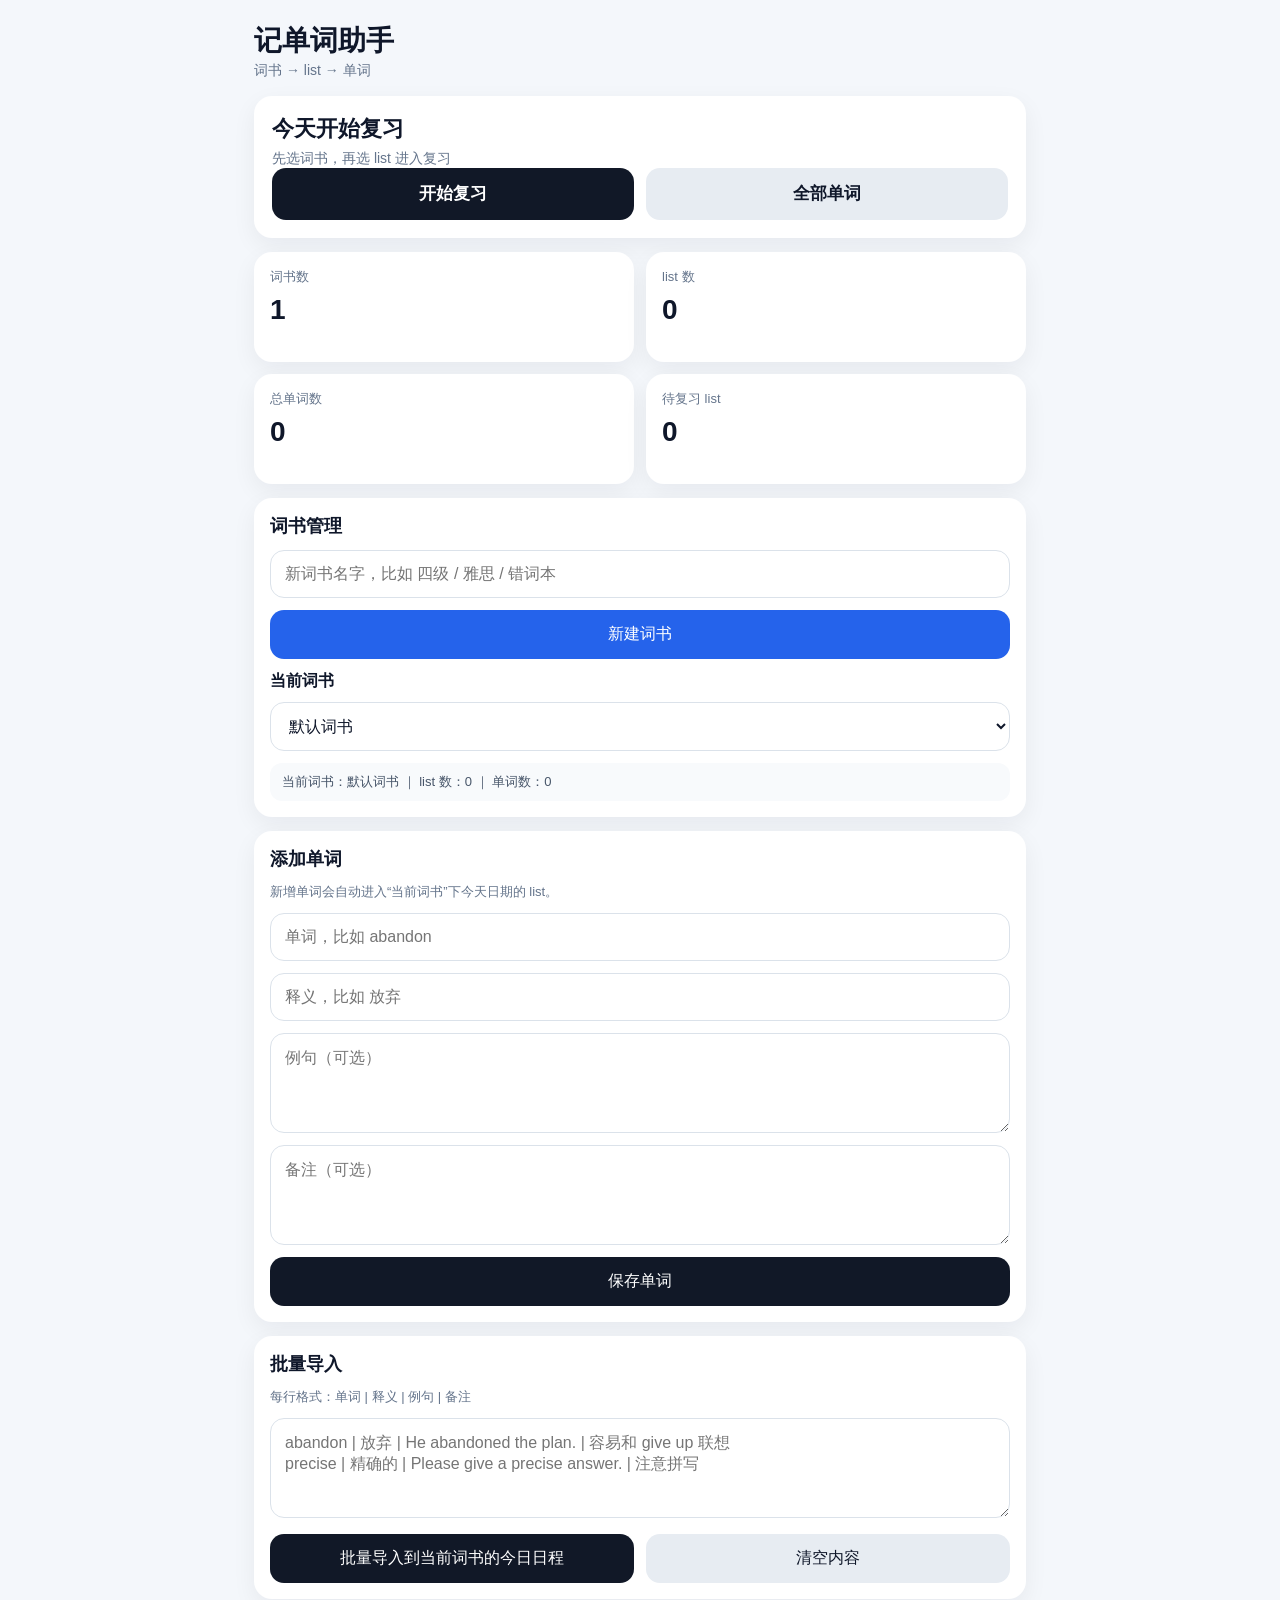
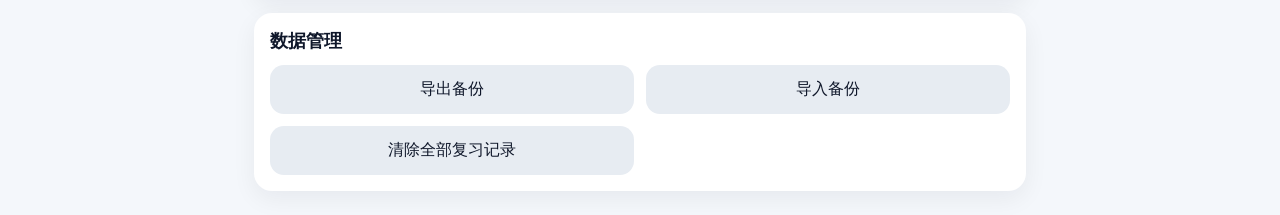
==== index.html @ c889da52 "Add files via upload" ====
<!DOCTYPE html>
<html lang="zh-CN">
<head>
  <meta charset="UTF-8" />
  <meta
    name="viewport"
    content="width=device-width, initial-scale=1.0, viewport-fit=cover"
  />
  <meta name="theme-color" content="#0f172a" />
  <title>艾宾浩斯记单词助手 - 手机版</title>
  <link rel="stylesheet" href="./style.css" />
</head>
<body>
  <div class="app-shell">
    <!-- 首页 -->
    <section id="page-home" class="page active">
      <header class="phone-header">
        <div>
          <h1>记单词助手</h1>
          <p>词书 → list → 单词</p>
        </div>
      </header>

      <main class="phone-main">
        <section class="card hero-card">
          <div class="hero-title">今天开始复习</div>
          <div class="hero-subtitle">先选词书，再选 list 进入复习</div>
          <div class="hero-actions">
            <button class="big-btn" onclick="goToPage('review')">开始复习</button>
            <button class="big-btn secondary" onclick="goToPage('library')">全部单词</button>
          </div>
        </section>

        <section class="stats-grid">
          <div class="card stat-card">
            <div class="stat-label">词书数</div>
            <div class="stat-value" id="bookCount">0</div>
          </div>
          <div class="card stat-card">
            <div class="stat-label">list 数</div>
            <div class="stat-value" id="listCount">0</div>
          </div>
          <div class="card stat-card">
            <div class="stat-label">总单词数</div>
            <div class="stat-value" id="wordCount">0</div>
          </div>
          <div class="card stat-card">
            <div class="stat-label">待复习 list</div>
            <div class="stat-value" id="dueListCount">0</div>
          </div>
        </section>

        <section class="card">
          <div class="section-title">词书管理</div>
          <div class="form-stack">
            <input id="newBookNameInput" placeholder="新词书名字，比如 四级 / 雅思 / 错词本" />
            <button class="blue" onclick="createBook()">新建词书</button>
          </div>

          <div class="space"></div>

          <div class="section-title" style="font-size:16px; margin-bottom:10px;">当前词书</div>
          <select id="currentBookSelect" onchange="changeCurrentBook(this.value)"></select>

          <div class="space"></div>
          <div id="currentBookSummary" class="pill-note"></div>
        </section>

        <section class="card">
          <div class="section-title">添加单词</div>
          <div class="muted small">
            新增单词会自动进入“当前词书”下今天日期的 list。
          </div>
          <div class="space"></div>
          <div class="form-stack">
            <input id="wordInput" placeholder="单词，比如 abandon" />
            <input id="meaningInput" placeholder="释义，比如 放弃" />
            <textarea id="exampleInput" placeholder="例句（可选）"></textarea>
            <textarea id="noteInput" placeholder="备注（可选）"></textarea>
            <button onclick="addWord()">保存单词</button>
          </div>
        </section>

        <section class="card">
          <div class="section-title">批量导入</div>
          <div class="muted small">每行格式：单词 | 释义 | 例句 | 备注</div>
          <div class="space"></div>
          <textarea
            id="batchInput"
            placeholder="abandon | 放弃 | He abandoned the plan. | 容易和 give up 联想
precise | 精确的 | Please give a precise answer. | 注意拼写"
          ></textarea>
          <div class="space"></div>
          <div class="stack-actions">
            <button onclick="batchAddWords()">批量导入到当前词书的今日日程</button>
            <button class="secondary" onclick="clearBatchInput()">清空内容</button>
          </div>
        </section>

        <section class="card">
          <div class="section-title">数据管理</div>
          <div class="stack-actions">
            <button class="secondary" onclick="exportData()">导出备份</button>
            <button class="secondary" onclick="triggerImport()">导入备份</button>
            <button class="secondary" onclick="clearAllReviewRecords()">清除全部复习记录</button>
            <input id="importFile" type="file" accept="application/json" style="display:none" />
          </div>
        </section>
      </main>
    </section>

    <!-- 词书页 -->
    <section id="page-library" class="page">
      <header class="phone-header">
        <div>
          <h1>词书</h1>
          <p>词书 → list → 单词</p>
        </div>
        <div class="header-actions-inline">
          <button class="secondary" onclick="goToPage('home')">首页</button>
        </div>
      </header>

      <main class="phone-main">
        <section class="card">
          <div class="section-title-row">
            <div class="section-title" style="margin-bottom:0;">浏览词书</div>
            <button class="small-btn secondary" id="libraryBackBtn" onclick="libraryGoBack()">返回上一级</button>
          </div>
          <div class="breadcrumb" id="libraryBreadcrumb"></div>
          <input id="searchInput" placeholder="搜索单词 / list / 词书" oninput="renderLibrary()" />
        </section>

        <section class="card">
          <div id="libraryContent"></div>
        </section>
      </main>
    </section>

    <!-- 复习页 -->
    <section id="page-review" class="page">
      <div class="review-page">
        <header class="review-topbar">
          <button class="secondary" onclick="goToPage('home')">退出复习</button>
          <button class="secondary" onclick="backToReviewBooks()">切换词书</button>
          <select id="reviewBookSwitchSelect" class="secondary" onchange="switchReviewBook(this.value)"></select>
          <div class="review-top-title" id="reviewTopTitle">先选择词书</div>
        </header>

        <main class="review-center">
          <div id="reviewSelectBooks" class="card-dark card picker-grid"></div>
          <div id="reviewSelectLists" class="card-dark card picker-grid hidden"></div>

          <div id="reviewEmptyState" class="review-empty hidden">
            <div class="review-empty-title">当前 list 复习完成</div>
            <div class="review-empty-desc">返回上一级可以继续选择其他 list。</div>
          </div>

          <div id="reviewCard" class="card-dark review-card hidden">
            <div class="review-level" id="reviewLevelText">Lv.1</div>
            <div class="review-word" id="reviewWordText">word</div>

            <div class="review-audio-row">
              <button id="reviewSpeakBtn" class="secondary review-audio-btn" type="button">🔊 发音</button>
            </div>

            <div id="reviewHintBox" class="review-hint-box">
              先在脑中回忆意思和用法，再点“显示答案”
            </div>

            <div id="reviewAnswerBox" class="review-answer-box hidden">
              <div><strong>释义：</strong><span id="reviewMeaningText"></span></div>
              <div id="reviewExampleWrap" style="margin-top:10px;">
                <strong>例句：</strong><span id="reviewExampleText"></span>
              </div>
              <div id="reviewNoteWrap" style="margin-top:10px;">
                <strong>备注：</strong><span id="reviewNoteText"></span>
              </div>
            </div>

            <div class="review-actions">
              <button id="showAnswerBtn" class="secondary review-main-btn" onclick="showCurrentAnswer()">显示答案</button>
              <button id="rememberBtn" class="review-main-btn success" onclick="handleReviewAction(true)" disabled>√ 我记得</button>
              <button id="forgetBtn" class="review-main-btn danger" onclick="handleReviewAction(false)" disabled>× 我忘记</button>
            </div>
          </div>
        </main>

        <footer class="review-bottom-bar">
          <div class="review-bottom-top">
            <span>当前 list 进度</span>
            <span id="reviewProgressText">00/00</span>
          </div>
          <div class="review-progress-track">
            <div id="reviewProgressFill" class="review-progress-fill"></div>
          </div>
          <div class="review-bottom-foot">
            <span>剩余单词</span>
            <span id="reviewRemainingText">00/00</span>
          </div>
        </footer>
      </div>
    </section>
  </div>

  <!-- 编辑弹窗 -->
  <div id="editWordModal" class="modal-overlay hidden">
    <div class="modal-box" onclick="event.stopPropagation()">
      <div class="modal-title">编辑单词</div>
      <div class="modal-grid">
        <div>
          <label for="editWordInput">单词</label>
          <div class="input-with-action">
            <input id="editWordInput" type="text" />
            <button class="speak-btn-inline" type="button" onclick="speakEditWord()">🔊 发音</button>
          </div>
        </div>
        <div>
          <label for="editMeaningInput">释义</label>
          <input id="editMeaningInput" type="text" />
        </div>
        <div>
          <label for="editExampleInput">例句</label>
          <textarea id="editExampleInput"></textarea>
        </div>
        <div>
          <label for="editNoteInput">备注</label>
          <textarea id="editNoteInput"></textarea>
        </div>
      </div>
      <div class="modal-actions">
        <button class="modal-cancel" onclick="closeEditModal()">取消</button>
        <button class="modal-save" onclick="saveEditedWord()">保存修改</button>
      </div>
    </div>
  </div>

  <!-- 删除弹窗 -->
  <div id="deleteConfirmModal" class="modal-overlay hidden">
    <div class="modal-box" onclick="event.stopPropagation()">
      <div class="modal-title">确认删除</div>
      <div id="deleteConfirmText" style="color:#4b5563; line-height:1.8;">确定删除吗？</div>
      <div class="modal-actions">
        <button class="modal-cancel" onclick="closeDeleteModal()">取消</button>
        <button class="modal-danger" onclick="confirmDeleteEntity()">确认删除</button>
      </div>
    </div>
  </div>

  <script src="./storage.js"></script>
  <script src="./library.js"></script>
  <script src="./review.js"></script>
  <script src="./app.js"></script>
</body>
</html>
---- style.css ----
* { box-sizing: border-box; }

:root {
  --bg: #f4f7fb;
  --card: #ffffff;
  --text: #0f172a;
  --muted: #64748b;
  --line: #dbe2ea;
  --dark: #111827;
  --green: #16a34a;
  --red: #dc2626;
  --blue: #2563eb;
  --amber: #f59e0b;
}

html, body {
  margin: 0;
  padding: 0;
  font-family: "PingFang SC", "Microsoft YaHei", Arial, sans-serif;
  background: var(--bg);
  color: var(--text);
  min-height: 100%;
}

body.review-mode {
  background: radial-gradient(circle at top, #1e293b 0%, #020617 70%);
  color: #f8fafc;
}

.hidden { display: none !important; }

.app-shell {
  width: 100%;
  max-width: 820px;
  margin: 0 auto;
  min-height: 100vh;
  padding: 14px 14px 24px;
}

.page { display: none; }
.page.active { display: block; }

.phone-header {
  display: flex;
  justify-content: space-between;
  align-items: flex-start;
  gap: 12px;
  margin-bottom: 16px;
  padding-top: env(safe-area-inset-top, 0);
}

.phone-header h1 {
  margin: 0;
  font-size: 28px;
  line-height: 1.2;
}

.phone-header p {
  margin: 4px 0 0;
  color: var(--muted);
  font-size: 14px;
}

.review-mode .phone-header p {
  color: #cbd5e1;
}

.phone-main {
  display: flex;
  flex-direction: column;
  gap: 14px;
}

.card {
  background: var(--card);
  border-radius: 18px;
  padding: 16px;
  box-shadow: 0 8px 24px rgba(15, 23, 42, 0.06);
}

.card-dark {
  background: rgba(15, 23, 42, 0.72);
  border: 1px solid rgba(255, 255, 255, 0.08);
  box-shadow: 0 24px 80px rgba(0, 0, 0, 0.45);
  color: #f8fafc;
}

.hero-card { padding: 18px; }

.hero-title {
  font-size: 22px;
  font-weight: 800;
}

.hero-subtitle {
  color: var(--muted);
  margin-top: 6px;
  font-size: 14px;
}

.stats-grid {
  display: grid;
  grid-template-columns: 1fr 1fr;
  gap: 12px;
}

.stat-card { min-height: 110px; }

.stat-label {
  color: var(--muted);
  font-size: 13px;
}

.stat-value {
  font-size: 28px;
  font-weight: 800;
  margin-top: 8px;
}

.section-title {
  font-size: 18px;
  font-weight: 700;
  margin-bottom: 12px;
}

.section-title-row {
  display: flex;
  align-items: center;
  justify-content: space-between;
  gap: 10px;
  margin-bottom: 12px;
}

.form-stack,
.stack-actions,
.hero-actions,
.list-actions {
  display: grid;
  gap: 12px;
}

.header-actions-inline {
  display: flex;
  gap: 8px;
  flex-wrap: wrap;
  justify-content: flex-end;
}

.row {
  display: flex;
  gap: 10px;
  flex-wrap: wrap;
}

input, textarea, select, button {
  font: inherit;
}

input, textarea, select {
  width: 100%;
  padding: 14px 14px;
  border: 1px solid var(--line);
  border-radius: 14px;
  background: #fff;
  outline: none;
  color: var(--text);
}

textarea {
  min-height: 100px;
  resize: vertical;
}

button {
  border: none;
  border-radius: 14px;
  padding: 14px 16px;
  background: var(--dark);
  color: #fff;
  cursor: pointer;
  transition: 0.2s;
}

button:hover { opacity: 0.92; }
button:disabled { opacity: 0.5; cursor: not-allowed; }

button.secondary {
  background: #e7ecf2;
  color: var(--text);
}

button.success {
  background: var(--green);
  color: #fff;
}

button.danger {
  background: var(--red);
  color: #fff;
}

button.blue {
  background: var(--blue);
  color: #fff;
}

button.amber {
  background: var(--amber);
  color: #fff;
}

.big-btn {
  width: 100%;
  min-height: 52px;
  font-size: 17px;
  font-weight: 700;
}

.mini-btn {
  margin-top: 10px;
  padding: 8px 12px;
  font-size: 13px;
}

.small-btn {
  padding: 8px 12px;
  font-size: 13px;
  border-radius: 10px;
}

.word-list {
  display: flex;
  flex-direction: column;
  gap: 12px;
}

.word-item,
.book-item,
.list-item,
.picker-item {
  padding: 14px;
  border: 1px solid var(--line);
  border-radius: 14px;
  background: #fff;
}

.muted { color: var(--muted); }
.small { font-size: 13px; }
.tiny { font-size: 12px; }

.badge {
  display: inline-block;
  padding: 4px 10px;
  border-radius: 999px;
  background: #eef2ff;
  color: #3730a3;
  font-size: 12px;
  margin-left: 8px;
}

.space { height: 12px; }

.breadcrumb {
  display: flex;
  align-items: center;
  gap: 8px;
  flex-wrap: wrap;
  font-size: 13px;
  color: var(--muted);
  margin-bottom: 12px;
}

.chip {
  display: inline-flex;
  align-items: center;
  border-radius: 999px;
  background: #eef2ff;
  color: #3730a3;
  padding: 6px 10px;
  font-size: 12px;
  font-weight: 600;
}

.pill-note {
  padding: 10px 12px;
  border-radius: 12px;
  background: #f8fafc;
  color: #475569;
  font-size: 13px;
}

/* review */
.review-page {
  min-height: calc(100vh - 28px);
  display: flex;
  flex-direction: column;
  gap: 14px;
}

.review-topbar {
  display: flex;
  justify-content: space-between;
  align-items: center;
  gap: 10px;
  padding-top: env(safe-area-inset-top, 0);
}

.review-topbar .secondary {
  background: rgba(255, 255, 255, 0.14);
  color: #f8fafc;
}

.review-top-title {
  font-size: 14px;
  color: #cbd5e1;
  text-align: right;
  flex: 1;
}

.review-center {
  flex: 1;
  display: flex;
  align-items: center;
  justify-content: center;
  min-height: 0;
}

.review-card {
  width: 100%;
  border-radius: 24px;
  padding: 22px 16px;
  min-height: 58vh;
  display: flex;
  flex-direction: column;
  justify-content: center;
}

.review-level {
  text-align: center;
  color: #94a3b8;
  font-size: 13px;
  margin-bottom: 12px;
}

.review-word {
  text-align: center;
  font-size: clamp(34px, 10vw, 56px);
  font-weight: 800;
  line-height: 1.15;
  margin-bottom: 18px;
  word-break: break-word;
}

.review-audio-row {
  display: flex;
  justify-content: center;
  margin-bottom: 14px;
}

.review-audio-btn {
  min-width: 120px;
}

.review-hint-box,
.review-answer-box {
  border-radius: 16px;
  padding: 16px;
  line-height: 1.8;
  font-size: 16px;
}

.review-hint-box {
  background: rgba(255, 255, 255, 0.06);
  color: #cbd5e1;
  text-align: center;
}

.review-answer-box {
  background: rgba(255, 255, 255, 0.10);
  color: #f8fafc;
}

.review-actions {
  display: grid;
  grid-template-columns: 1fr;
  gap: 12px;
  margin-top: 18px;
}

.review-main-btn {
  min-height: 54px;
  font-size: 17px;
  font-weight: 700;
}

.review-bottom-bar {
  width: 100%;
  padding-top: 6px;
  padding-bottom: calc(4px + env(safe-area-inset-bottom, 0));
}

.review-bottom-top,
.review-bottom-foot {
  display: flex;
  justify-content: space-between;
  align-items: center;
  color: #cbd5e1;
  font-size: 14px;
}

.review-bottom-foot {
  margin-top: 10px;
}

.review-progress-track {
  width: 100%;
  height: 12px;
  border-radius: 999px;
  background: rgba(255, 255, 255, 0.12);
  overflow: hidden;
  margin-top: 10px;
}

.review-progress-fill {
  height: 100%;
  width: 0%;
  border-radius: 999px;
  background: linear-gradient(90deg, #22c55e, #38bdf8);
  transition: width 0.25s ease;
}

.review-empty {
  width: 100%;
  text-align: center;
  padding: 30px 16px;
}

.review-empty-title {
  font-size: 28px;
  font-weight: 800;
  margin-bottom: 10px;
}

.review-empty-desc {
  color: #cbd5e1;
  font-size: 16px;
}

.picker-grid {
  display: grid;
  gap: 12px;
}

.picker-item.dark {
  background: rgba(255, 255, 255, 0.06);
  border-color: rgba(255, 255, 255, 0.10);
  color: #f8fafc;
}

.picker-item.dark .muted {
  color: #cbd5e1;
}

/* modal */
.modal-overlay {
  position: fixed;
  inset: 0;
  background: rgba(15, 23, 42, 0.45);
  display: flex;
  align-items: center;
  justify-content: center;
  z-index: 10000;
  padding: 16px;
}

.modal-box {
  width: 100%;
  max-width: 720px;
  background: #ffffff;
  color: #111827;
  border-radius: 20px;
  padding: 18px;
  box-shadow: 0 24px 80px rgba(0, 0, 0, 0.22);
}

.modal-title {
  font-size: 20px;
  font-weight: 700;
  margin-bottom: 14px;
}

.modal-grid {
  display: grid;
  gap: 12px;
}

.modal-grid label {
  display: block;
  font-size: 14px;
  font-weight: 600;
  margin-bottom: 6px;
  color: #374151;
}

.modal-grid input,
.modal-grid textarea {
  width: 100%;
  padding: 12px 14px;
  border: 1px solid #d1d5db;
  border-radius: 12px;
  font: inherit;
  background: #fff;
  outline: none;
}

.modal-grid textarea {
  min-height: 100px;
  resize: vertical;
}

.modal-actions {
  display: grid;
  gap: 10px;
  margin-top: 18px;
}

.modal-cancel {
  background: #e5e7eb;
  color: #111827;
}

.modal-save {
  background: #111827;
  color: #fff;
}

.modal-danger {
  background: #dc2626;
  color: #fff;
}

.input-with-action {
  display: grid;
  gap: 10px;
}

.speak-btn-inline {
  background: #e5e7eb;
  color: #111827;
}

@media (min-width: 760px) {
  .app-shell {
    padding: 24px;
  }

  .hero-actions,
  .stack-actions,
  .modal-actions,
  .list-actions {
    grid-template-columns: 1fr 1fr;
  }

  .review-actions {
    grid-template-columns: 1fr 1fr 1fr;
  }

  .input-with-action {
    grid-template-columns: 1fr auto;
    align-items: center;
  }

  .picker-grid {
    grid-template-columns: 1fr 1fr;
  }
}
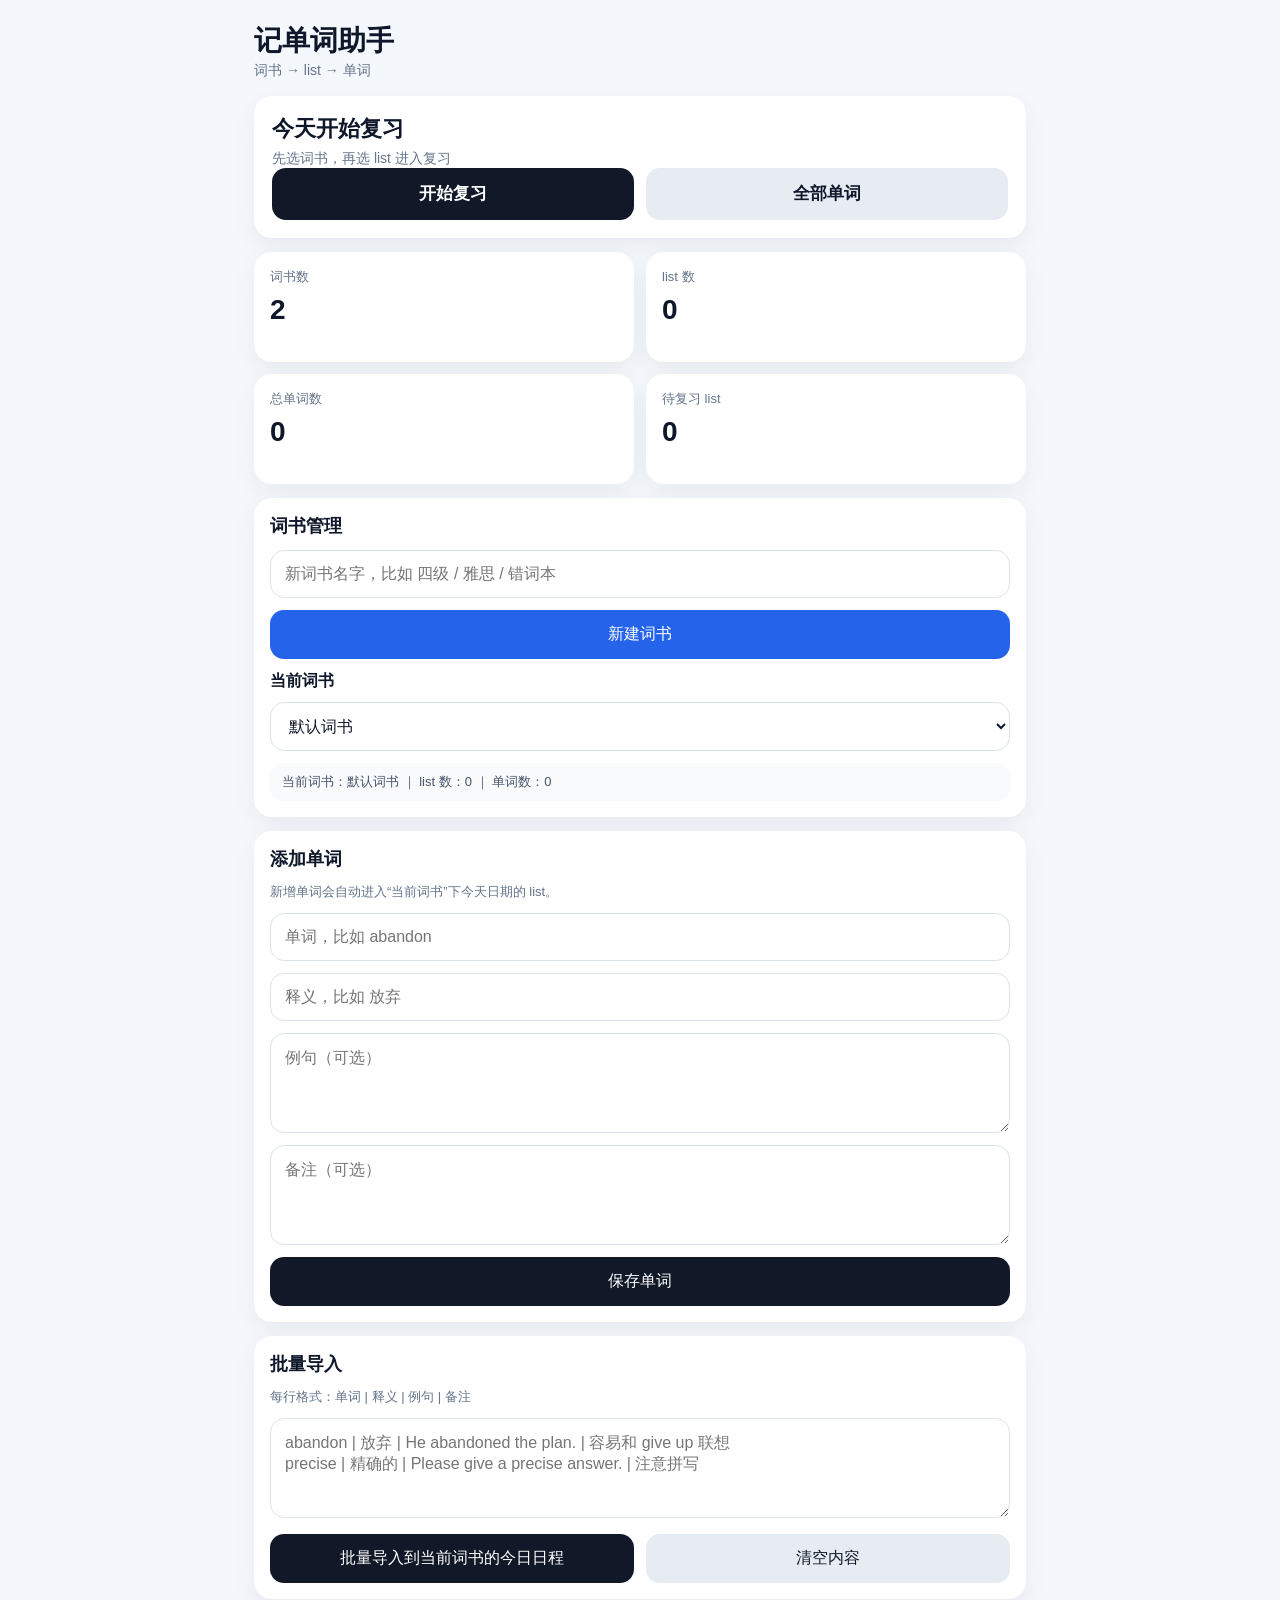
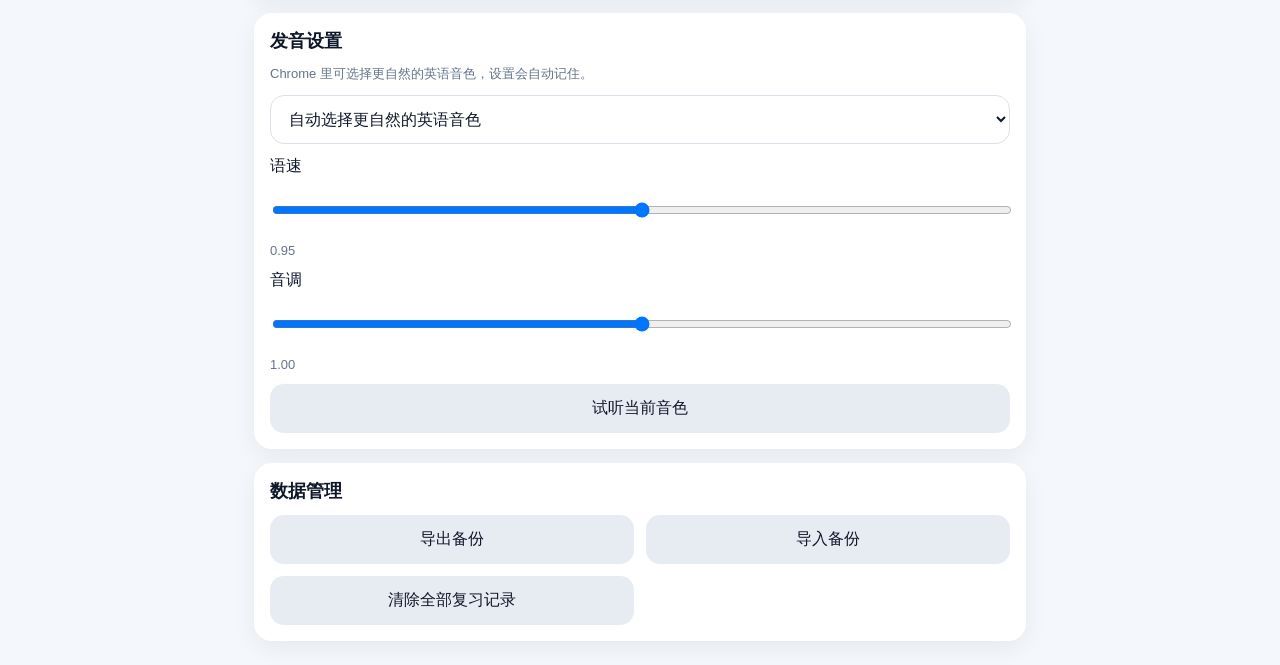
==== commit 83ec62c4: "Add files via upload" ====
--- a/index.html
+++ b/index.html
@@ -1,255 +1,269 @@
-<!DOCTYPE html>
-<html lang="zh-CN">
-<head>
-  <meta charset="UTF-8" />
-  <meta
-    name="viewport"
-    content="width=device-width, initial-scale=1.0, viewport-fit=cover"
-  />
-  <meta name="theme-color" content="#0f172a" />
-  <title>艾宾浩斯记单词助手 - 手机版</title>
-  <link rel="stylesheet" href="./style.css" />
-</head>
-<body>
-  <div class="app-shell">
-    <!-- 首页 -->
-    <section id="page-home" class="page active">
-      <header class="phone-header">
-        <div>
-          <h1>记单词助手</h1>
-          <p>词书 → list → 单词</p>
-        </div>
-      </header>
-
-      <main class="phone-main">
-        <section class="card hero-card">
-          <div class="hero-title">今天开始复习</div>
-          <div class="hero-subtitle">先选词书，再选 list 进入复习</div>
-          <div class="hero-actions">
-            <button class="big-btn" onclick="goToPage('review')">开始复习</button>
-            <button class="big-btn secondary" onclick="goToPage('library')">全部单词</button>
-          </div>
-        </section>
-
-        <section class="stats-grid">
-          <div class="card stat-card">
-            <div class="stat-label">词书数</div>
-            <div class="stat-value" id="bookCount">0</div>
-          </div>
-          <div class="card stat-card">
-            <div class="stat-label">list 数</div>
-            <div class="stat-value" id="listCount">0</div>
-          </div>
-          <div class="card stat-card">
-            <div class="stat-label">总单词数</div>
-            <div class="stat-value" id="wordCount">0</div>
-          </div>
-          <div class="card stat-card">
-            <div class="stat-label">待复习 list</div>
-            <div class="stat-value" id="dueListCount">0</div>
-          </div>
-        </section>
-
-        <section class="card">
-          <div class="section-title">词书管理</div>
-          <div class="form-stack">
-            <input id="newBookNameInput" placeholder="新词书名字，比如 四级 / 雅思 / 错词本" />
-            <button class="blue" onclick="createBook()">新建词书</button>
-          </div>
-
-          <div class="space"></div>
-
-          <div class="section-title" style="font-size:16px; margin-bottom:10px;">当前词书</div>
-          <select id="currentBookSelect" onchange="changeCurrentBook(this.value)"></select>
-
-          <div class="space"></div>
-          <div id="currentBookSummary" class="pill-note"></div>
-        </section>
-
-        <section class="card">
-          <div class="section-title">添加单词</div>
-          <div class="muted small">
-            新增单词会自动进入“当前词书”下今天日期的 list。
-          </div>
-          <div class="space"></div>
-          <div class="form-stack">
-            <input id="wordInput" placeholder="单词，比如 abandon" />
-            <input id="meaningInput" placeholder="释义，比如 放弃" />
-            <textarea id="exampleInput" placeholder="例句（可选）"></textarea>
-            <textarea id="noteInput" placeholder="备注（可选）"></textarea>
-            <button onclick="addWord()">保存单词</button>
-          </div>
-        </section>
-
-        <section class="card">
-          <div class="section-title">批量导入</div>
-          <div class="muted small">每行格式：单词 | 释义 | 例句 | 备注</div>
-          <div class="space"></div>
-          <textarea
-            id="batchInput"
-            placeholder="abandon | 放弃 | He abandoned the plan. | 容易和 give up 联想
-precise | 精确的 | Please give a precise answer. | 注意拼写"
-          ></textarea>
-          <div class="space"></div>
-          <div class="stack-actions">
-            <button onclick="batchAddWords()">批量导入到当前词书的今日日程</button>
-            <button class="secondary" onclick="clearBatchInput()">清空内容</button>
-          </div>
-        </section>
-
-        <section class="card">
-          <div class="section-title">数据管理</div>
-          <div class="stack-actions">
-            <button class="secondary" onclick="exportData()">导出备份</button>
-            <button class="secondary" onclick="triggerImport()">导入备份</button>
-            <button class="secondary" onclick="clearAllReviewRecords()">清除全部复习记录</button>
-            <input id="importFile" type="file" accept="application/json" style="display:none" />
-          </div>
-        </section>
-      </main>
-    </section>
-
-    <!-- 词书页 -->
-    <section id="page-library" class="page">
-      <header class="phone-header">
-        <div>
-          <h1>词书</h1>
-          <p>词书 → list → 单词</p>
-        </div>
-        <div class="header-actions-inline">
-          <button class="secondary" onclick="goToPage('home')">首页</button>
-        </div>
-      </header>
-
-      <main class="phone-main">
-        <section class="card">
-          <div class="section-title-row">
-            <div class="section-title" style="margin-bottom:0;">浏览词书</div>
-            <button class="small-btn secondary" id="libraryBackBtn" onclick="libraryGoBack()">返回上一级</button>
-          </div>
-          <div class="breadcrumb" id="libraryBreadcrumb"></div>
-          <input id="searchInput" placeholder="搜索单词 / list / 词书" oninput="renderLibrary()" />
-        </section>
-
-        <section class="card">
-          <div id="libraryContent"></div>
-        </section>
-      </main>
-    </section>
-
-    <!-- 复习页 -->
-    <section id="page-review" class="page">
-      <div class="review-page">
-        <header class="review-topbar">
-          <button class="secondary" onclick="goToPage('home')">退出复习</button>
-          <button class="secondary" onclick="backToReviewBooks()">切换词书</button>
-          <select id="reviewBookSwitchSelect" class="secondary" onchange="switchReviewBook(this.value)"></select>
-          <div class="review-top-title" id="reviewTopTitle">先选择词书</div>
-        </header>
-
-        <main class="review-center">
-          <div id="reviewSelectBooks" class="card-dark card picker-grid"></div>
-          <div id="reviewSelectLists" class="card-dark card picker-grid hidden"></div>
-
-          <div id="reviewEmptyState" class="review-empty hidden">
-            <div class="review-empty-title">当前 list 复习完成</div>
-            <div class="review-empty-desc">返回上一级可以继续选择其他 list。</div>
-          </div>
-
-          <div id="reviewCard" class="card-dark review-card hidden">
-            <div class="review-level" id="reviewLevelText">Lv.1</div>
-            <div class="review-word" id="reviewWordText">word</div>
-
-            <div class="review-audio-row">
-              <button id="reviewSpeakBtn" class="secondary review-audio-btn" type="button">🔊 发音</button>
-            </div>
-
-            <div id="reviewHintBox" class="review-hint-box">
-              先在脑中回忆意思和用法，再点“显示答案”
-            </div>
-
-            <div id="reviewAnswerBox" class="review-answer-box hidden">
-              <div><strong>释义：</strong><span id="reviewMeaningText"></span></div>
-              <div id="reviewExampleWrap" style="margin-top:10px;">
-                <strong>例句：</strong><span id="reviewExampleText"></span>
-              </div>
-              <div id="reviewNoteWrap" style="margin-top:10px;">
-                <strong>备注：</strong><span id="reviewNoteText"></span>
-              </div>
-            </div>
-
-            <div class="review-actions">
-              <button id="showAnswerBtn" class="secondary review-main-btn" onclick="showCurrentAnswer()">显示答案</button>
-              <button id="rememberBtn" class="review-main-btn success" onclick="handleReviewAction(true)" disabled>√ 我记得</button>
-              <button id="forgetBtn" class="review-main-btn danger" onclick="handleReviewAction(false)" disabled>× 我忘记</button>
-            </div>
-          </div>
-        </main>
-
-        <footer class="review-bottom-bar">
-          <div class="review-bottom-top">
-            <span>当前 list 进度</span>
-            <span id="reviewProgressText">00/00</span>
-          </div>
-          <div class="review-progress-track">
-            <div id="reviewProgressFill" class="review-progress-fill"></div>
-          </div>
-          <div class="review-bottom-foot">
-            <span>剩余单词</span>
-            <span id="reviewRemainingText">00/00</span>
-          </div>
-        </footer>
-      </div>
-    </section>
-  </div>
-
-  <!-- 编辑弹窗 -->
-  <div id="editWordModal" class="modal-overlay hidden">
-    <div class="modal-box" onclick="event.stopPropagation()">
-      <div class="modal-title">编辑单词</div>
-      <div class="modal-grid">
-        <div>
-          <label for="editWordInput">单词</label>
-          <div class="input-with-action">
-            <input id="editWordInput" type="text" />
-            <button class="speak-btn-inline" type="button" onclick="speakEditWord()">🔊 发音</button>
-          </div>
-        </div>
-        <div>
-          <label for="editMeaningInput">释义</label>
-          <input id="editMeaningInput" type="text" />
-        </div>
-        <div>
-          <label for="editExampleInput">例句</label>
-          <textarea id="editExampleInput"></textarea>
-        </div>
-        <div>
-          <label for="editNoteInput">备注</label>
-          <textarea id="editNoteInput"></textarea>
-        </div>
-      </div>
-      <div class="modal-actions">
-        <button class="modal-cancel" onclick="closeEditModal()">取消</button>
-        <button class="modal-save" onclick="saveEditedWord()">保存修改</button>
-      </div>
-    </div>
-  </div>
-
-  <!-- 删除弹窗 -->
-  <div id="deleteConfirmModal" class="modal-overlay hidden">
-    <div class="modal-box" onclick="event.stopPropagation()">
-      <div class="modal-title">确认删除</div>
-      <div id="deleteConfirmText" style="color:#4b5563; line-height:1.8;">确定删除吗？</div>
-      <div class="modal-actions">
-        <button class="modal-cancel" onclick="closeDeleteModal()">取消</button>
-        <button class="modal-danger" onclick="confirmDeleteEntity()">确认删除</button>
-      </div>
-    </div>
-  </div>
-
-  <script src="./storage.js"></script>
-  <script src="./library.js"></script>
-  <script src="./review.js"></script>
-  <script src="./app.js"></script>
-</body>
+<!DOCTYPE html>
+<html lang="zh-CN">
+<head>
+  <meta charset="UTF-8" />
+  <meta name="viewport" content="width=device-width, initial-scale=1.0, viewport-fit=cover" />
+  <meta name="theme-color" content="#0f172a" />
+  <meta name="apple-mobile-web-app-capable" content="yes" />
+  <meta name="apple-mobile-web-app-status-bar-style" content="default" />
+  <meta name="apple-mobile-web-app-title" content="记单词助手" />
+  <title>艾宾浩斯记单词助手 - 手机版</title>
+  <link rel="manifest" href="./manifest.webmanifest" />
+  <link rel="apple-touch-icon" href="./icons/icon-192.png" />
+  <link rel="stylesheet" href="./style.css" />
+</head>
+<body>
+  <div class="app-shell">
+    <section id="page-home" class="page active">
+      <header class="phone-header">
+        <div>
+          <h1>记单词助手</h1>
+          <p>词书 → list → 单词</p>
+        </div>
+      </header>
+
+      <main class="phone-main">
+        <section class="card hero-card">
+          <div class="hero-title">今天开始复习</div>
+          <div class="hero-subtitle">先选词书，再选 list 进入复习</div>
+          <div class="hero-actions">
+            <button class="big-btn" onclick="goToPage('review')">开始复习</button>
+            <button class="big-btn secondary" onclick="goToPage('library')">全部单词</button>
+            <button id="installAppBtn" class="big-btn install-btn hidden" onclick="installPWA()">安装到桌面</button>
+          </div>
+        </section>
+
+        <section class="stats-grid">
+          <div class="card stat-card">
+            <div class="stat-label">词书数</div>
+            <div class="stat-value" id="bookCount">0</div>
+          </div>
+          <div class="card stat-card">
+            <div class="stat-label">list 数</div>
+            <div class="stat-value" id="listCount">0</div>
+          </div>
+          <div class="card stat-card">
+            <div class="stat-label">总单词数</div>
+            <div class="stat-value" id="wordCount">0</div>
+          </div>
+          <div class="card stat-card">
+            <div class="stat-label">待复习 list</div>
+            <div class="stat-value" id="dueListCount">0</div>
+          </div>
+        </section>
+
+        <section class="card">
+          <div class="section-title">词书管理</div>
+          <div class="form-stack">
+            <input id="newBookNameInput" placeholder="新词书名字，比如 四级 / 雅思 / 错词本" />
+            <button class="blue" onclick="createBook()">新建词书</button>
+          </div>
+
+          <div class="space"></div>
+
+          <div class="section-title" style="font-size:16px; margin-bottom:10px;">当前词书</div>
+          <select id="currentBookSelect" onchange="changeCurrentBook(this.value)"></select>
+
+          <div class="space"></div>
+          <div id="currentBookSummary" class="pill-note"></div>
+        </section>
+
+        <section class="card">
+          <div class="section-title">添加单词</div>
+          <div class="muted small">新增单词会自动进入“当前词书”下今天日期的 list。</div>
+          <div class="space"></div>
+          <div class="form-stack">
+            <input id="wordInput" placeholder="单词，比如 abandon" />
+            <input id="meaningInput" placeholder="释义，比如 放弃" />
+            <textarea id="exampleInput" placeholder="例句（可选）"></textarea>
+            <textarea id="noteInput" placeholder="备注（可选）"></textarea>
+            <button onclick="addWord()">保存单词</button>
+          </div>
+        </section>
+
+        <section class="card">
+          <div class="section-title">批量导入</div>
+          <div class="muted small">每行格式：单词 | 释义 | 例句 | 备注</div>
+          <div class="space"></div>
+          <textarea
+            id="batchInput"
+            placeholder="abandon | 放弃 | He abandoned the plan. | 容易和 give up 联想
+precise | 精确的 | Please give a precise answer. | 注意拼写"
+          ></textarea>
+          <div class="space"></div>
+          <div class="stack-actions">
+            <button onclick="batchAddWords()">批量导入到当前词书的今日日程</button>
+            <button class="secondary" onclick="clearBatchInput()">清空内容</button>
+          </div>
+        </section>
+
+        <section class="card">
+          <div class="section-title">发音设置</div>
+          <div class="muted small">Chrome 里可选择更自然的英语音色，设置会自动记住。</div>
+          <div class="space"></div>
+          <div class="form-stack">
+            <select id="voiceSelect" onchange="saveSpeechSettingsFromUI()"></select>
+            <label class="range-label">
+              语速
+              <input id="rateRange" type="range" min="0.7" max="1.2" step="0.05" value="0.95" oninput="updateSpeechRangeLabels(); saveSpeechSettingsFromUI();" />
+              <span id="rateValue">0.95</span>
+            </label>
+            <label class="range-label">
+              音调
+              <input id="pitchRange" type="range" min="0.8" max="1.2" step="0.05" value="1" oninput="updateSpeechRangeLabels(); saveSpeechSettingsFromUI();" />
+              <span id="pitchValue">1.00</span>
+            </label>
+            <button class="secondary" onclick="previewCurrentVoice()">试听当前音色</button>
+          </div>
+        </section>
+
+        <section class="card">
+          <div class="section-title">数据管理</div>
+          <div class="stack-actions">
+            <button class="secondary" onclick="exportData()">导出备份</button>
+            <button class="secondary" onclick="triggerImport()">导入备份</button>
+            <button class="secondary" onclick="clearAllReviewRecords()">清除全部复习记录</button>
+            <input id="importFile" type="file" accept="application/json" style="display:none" />
+          </div>
+        </section>
+      </main>
+    </section>
+
+    <section id="page-library" class="page">
+      <header class="phone-header">
+        <div>
+          <h1>词书</h1>
+          <p>词书 → list → 单词</p>
+        </div>
+        <div class="header-actions-inline">
+          <button class="secondary" onclick="goToPage('home')">首页</button>
+        </div>
+      </header>
+
+      <main class="phone-main">
+        <section class="card">
+          <div class="section-title-row">
+            <div class="section-title" style="margin-bottom:0;">浏览词书</div>
+            <button class="small-btn secondary" id="libraryBackBtn" onclick="libraryGoBack()">返回上一级</button>
+          </div>
+          <div class="breadcrumb" id="libraryBreadcrumb"></div>
+          <input id="searchInput" placeholder="搜索单词 / list / 词书" oninput="renderLibrary()" />
+        </section>
+
+        <section class="card">
+          <div id="libraryContent"></div>
+        </section>
+      </main>
+    </section>
+
+    <section id="page-review" class="page">
+      <div class="review-page">
+        <header class="review-topbar">
+          <button class="secondary" onclick="goToPage('home')">退出复习</button>
+          <div class="review-top-title" id="reviewTopTitle">先选择词书</div>
+        </header>
+
+        <main class="review-center">
+          <div id="reviewSelectBooks" class="card-dark card picker-grid"></div>
+          <div id="reviewSelectLists" class="card-dark card picker-grid hidden"></div>
+
+          <div id="reviewEmptyState" class="review-empty hidden">
+            <div class="review-empty-title">当前 list 复习完成</div>
+            <div class="review-empty-desc">返回上一级可以继续选择其他 list。</div>
+          </div>
+
+          <div id="reviewCard" class="card-dark review-card hidden">
+            <div class="review-level" id="reviewLevelText">Lv.1</div>
+            <div class="review-word" id="reviewWordText">word</div>
+
+            <div class="review-audio-row">
+              <button id="reviewSpeakBtn" class="secondary review-audio-btn" type="button">🔊 发音</button>
+            </div>
+
+            <div id="reviewHintBox" class="review-hint-box">
+              先在脑中回忆意思和用法，再点“显示答案”
+            </div>
+
+            <div id="reviewAnswerBox" class="review-answer-box hidden">
+              <div><strong>释义：</strong><span id="reviewMeaningText"></span></div>
+              <div id="reviewExampleWrap" style="margin-top:10px;">
+                <strong>例句：</strong><span id="reviewExampleText"></span>
+              </div>
+              <div id="reviewNoteWrap" style="margin-top:10px;">
+                <strong>备注：</strong><span id="reviewNoteText"></span>
+              </div>
+            </div>
+
+            <div class="review-actions">
+              <button id="showAnswerBtn" class="secondary review-main-btn" onclick="showCurrentAnswer()">显示答案</button>
+              <button id="rememberBtn" class="review-main-btn success" onclick="handleReviewAction(true)" disabled>√ 我记得</button>
+              <button id="forgetBtn" class="review-main-btn danger" onclick="handleReviewAction(false)" disabled>× 我忘记</button>
+            </div>
+          </div>
+        </main>
+
+        <footer class="review-bottom-bar">
+          <div class="review-bottom-top">
+            <span>当前 list 进度</span>
+            <span id="reviewProgressText">00/00</span>
+          </div>
+          <div class="review-progress-track">
+            <div id="reviewProgressFill" class="review-progress-fill"></div>
+          </div>
+          <div class="review-bottom-foot">
+            <span>剩余单词</span>
+            <span id="reviewRemainingText">00/00</span>
+          </div>
+        </footer>
+      </div>
+    </section>
+  </div>
+
+  <div id="editWordModal" class="modal-overlay hidden">
+    <div class="modal-box" onclick="event.stopPropagation()">
+      <div class="modal-title">编辑单词</div>
+      <div class="modal-grid">
+        <div>
+          <label for="editWordInput">单词</label>
+          <div class="input-with-action">
+            <input id="editWordInput" type="text" />
+            <button class="speak-btn-inline" type="button" onclick="speakEditWord()">🔊 发音</button>
+          </div>
+        </div>
+        <div>
+          <label for="editMeaningInput">释义</label>
+          <input id="editMeaningInput" type="text" />
+        </div>
+        <div>
+          <label for="editExampleInput">例句</label>
+          <textarea id="editExampleInput"></textarea>
+        </div>
+        <div>
+          <label for="editNoteInput">备注</label>
+          <textarea id="editNoteInput"></textarea>
+        </div>
+      </div>
+      <div class="modal-actions">
+        <button class="modal-cancel" onclick="closeEditModal()">取消</button>
+        <button class="modal-save" onclick="saveEditedWord()">保存修改</button>
+      </div>
+    </div>
+  </div>
+
+  <div id="deleteConfirmModal" class="modal-overlay hidden">
+    <div class="modal-box" onclick="event.stopPropagation()">
+      <div class="modal-title">确认删除</div>
+      <div id="deleteConfirmText" style="color:#4b5563; line-height:1.8;">确定删除吗？</div>
+      <div class="modal-actions">
+        <button class="modal-cancel" onclick="closeDeleteModal()">取消</button>
+        <button class="modal-danger" onclick="confirmDeleteEntity()">确认删除</button>
+      </div>
+    </div>
+  </div>
+
+  <script src="./storage.js"></script>
+  <script src="./library.js"></script>
+  <script src="./review.js"></script>
+  <script src="./app.js"></script>
+</body>
 </html>
--- a/style.css
+++ b/style.css
@@ -1,576 +1,293 @@
-* { box-sizing: border-box; }
-
-:root {
-  --bg: #f4f7fb;
-  --card: #ffffff;
-  --text: #0f172a;
-  --muted: #64748b;
-  --line: #dbe2ea;
-  --dark: #111827;
-  --green: #16a34a;
-  --red: #dc2626;
-  --blue: #2563eb;
-  --amber: #f59e0b;
-}
-
-html, body {
-  margin: 0;
-  padding: 0;
-  font-family: "PingFang SC", "Microsoft YaHei", Arial, sans-serif;
-  background: var(--bg);
-  color: var(--text);
-  min-height: 100%;
-}
-
-body.review-mode {
-  background: radial-gradient(circle at top, #1e293b 0%, #020617 70%);
-  color: #f8fafc;
-}
-
-.hidden { display: none !important; }
-
-.app-shell {
-  width: 100%;
-  max-width: 820px;
-  margin: 0 auto;
-  min-height: 100vh;
-  padding: 14px 14px 24px;
-}
-
-.page { display: none; }
-.page.active { display: block; }
-
-.phone-header {
-  display: flex;
-  justify-content: space-between;
-  align-items: flex-start;
-  gap: 12px;
-  margin-bottom: 16px;
-  padding-top: env(safe-area-inset-top, 0);
-}
-
-.phone-header h1 {
-  margin: 0;
-  font-size: 28px;
-  line-height: 1.2;
-}
-
-.phone-header p {
-  margin: 4px 0 0;
-  color: var(--muted);
-  font-size: 14px;
-}
-
-.review-mode .phone-header p {
-  color: #cbd5e1;
-}
-
-.phone-main {
-  display: flex;
-  flex-direction: column;
-  gap: 14px;
-}
-
-.card {
-  background: var(--card);
-  border-radius: 18px;
-  padding: 16px;
-  box-shadow: 0 8px 24px rgba(15, 23, 42, 0.06);
-}
-
-.card-dark {
-  background: rgba(15, 23, 42, 0.72);
-  border: 1px solid rgba(255, 255, 255, 0.08);
-  box-shadow: 0 24px 80px rgba(0, 0, 0, 0.45);
-  color: #f8fafc;
-}
-
-.hero-card { padding: 18px; }
-
-.hero-title {
-  font-size: 22px;
-  font-weight: 800;
-}
-
-.hero-subtitle {
-  color: var(--muted);
-  margin-top: 6px;
-  font-size: 14px;
-}
-
-.stats-grid {
-  display: grid;
-  grid-template-columns: 1fr 1fr;
-  gap: 12px;
-}
-
-.stat-card { min-height: 110px; }
-
-.stat-label {
-  color: var(--muted);
-  font-size: 13px;
-}
-
-.stat-value {
-  font-size: 28px;
-  font-weight: 800;
-  margin-top: 8px;
-}
-
-.section-title {
-  font-size: 18px;
-  font-weight: 700;
-  margin-bottom: 12px;
-}
-
-.section-title-row {
-  display: flex;
-  align-items: center;
-  justify-content: space-between;
-  gap: 10px;
-  margin-bottom: 12px;
-}
-
-.form-stack,
-.stack-actions,
-.hero-actions,
-.list-actions {
-  display: grid;
-  gap: 12px;
-}
-
-.header-actions-inline {
-  display: flex;
-  gap: 8px;
-  flex-wrap: wrap;
-  justify-content: flex-end;
-}
-
-.row {
-  display: flex;
-  gap: 10px;
-  flex-wrap: wrap;
-}
-
-input, textarea, select, button {
-  font: inherit;
-}
-
-input, textarea, select {
-  width: 100%;
-  padding: 14px 14px;
-  border: 1px solid var(--line);
-  border-radius: 14px;
-  background: #fff;
-  outline: none;
-  color: var(--text);
-}
-
-textarea {
-  min-height: 100px;
-  resize: vertical;
-}
-
-button {
-  border: none;
-  border-radius: 14px;
-  padding: 14px 16px;
-  background: var(--dark);
-  color: #fff;
-  cursor: pointer;
-  transition: 0.2s;
-}
-
-button:hover { opacity: 0.92; }
-button:disabled { opacity: 0.5; cursor: not-allowed; }
-
-button.secondary {
-  background: #e7ecf2;
-  color: var(--text);
-}
-
-button.success {
-  background: var(--green);
-  color: #fff;
-}
-
-button.danger {
-  background: var(--red);
-  color: #fff;
-}
-
-button.blue {
-  background: var(--blue);
-  color: #fff;
-}
-
-button.amber {
-  background: var(--amber);
-  color: #fff;
-}
-
-.big-btn {
-  width: 100%;
-  min-height: 52px;
-  font-size: 17px;
-  font-weight: 700;
-}
-
-.mini-btn {
-  margin-top: 10px;
-  padding: 8px 12px;
-  font-size: 13px;
-}
-
-.small-btn {
-  padding: 8px 12px;
-  font-size: 13px;
-  border-radius: 10px;
-}
-
-.word-list {
-  display: flex;
-  flex-direction: column;
-  gap: 12px;
-}
-
-.word-item,
-.book-item,
-.list-item,
-.picker-item {
-  padding: 14px;
-  border: 1px solid var(--line);
-  border-radius: 14px;
-  background: #fff;
-}
-
-.muted { color: var(--muted); }
-.small { font-size: 13px; }
-.tiny { font-size: 12px; }
-
-.badge {
-  display: inline-block;
-  padding: 4px 10px;
-  border-radius: 999px;
-  background: #eef2ff;
-  color: #3730a3;
-  font-size: 12px;
-  margin-left: 8px;
-}
-
-.space { height: 12px; }
-
-.breadcrumb {
-  display: flex;
-  align-items: center;
-  gap: 8px;
-  flex-wrap: wrap;
-  font-size: 13px;
-  color: var(--muted);
-  margin-bottom: 12px;
-}
-
-.chip {
-  display: inline-flex;
-  align-items: center;
-  border-radius: 999px;
-  background: #eef2ff;
-  color: #3730a3;
-  padding: 6px 10px;
-  font-size: 12px;
-  font-weight: 600;
-}
-
-.pill-note {
-  padding: 10px 12px;
-  border-radius: 12px;
-  background: #f8fafc;
-  color: #475569;
-  font-size: 13px;
-}
-
-/* review */
-.review-page {
-  min-height: calc(100vh - 28px);
-  display: flex;
-  flex-direction: column;
-  gap: 14px;
-}
-
-.review-topbar {
-  display: flex;
-  justify-content: space-between;
-  align-items: center;
-  gap: 10px;
-  padding-top: env(safe-area-inset-top, 0);
-}
-
-.review-topbar .secondary {
-  background: rgba(255, 255, 255, 0.14);
-  color: #f8fafc;
-}
-
-.review-top-title {
-  font-size: 14px;
-  color: #cbd5e1;
-  text-align: right;
-  flex: 1;
-}
-
-.review-center {
-  flex: 1;
-  display: flex;
-  align-items: center;
-  justify-content: center;
-  min-height: 0;
-}
-
-.review-card {
-  width: 100%;
-  border-radius: 24px;
-  padding: 22px 16px;
-  min-height: 58vh;
-  display: flex;
-  flex-direction: column;
-  justify-content: center;
-}
-
-.review-level {
-  text-align: center;
-  color: #94a3b8;
-  font-size: 13px;
-  margin-bottom: 12px;
-}
-
-.review-word {
-  text-align: center;
-  font-size: clamp(34px, 10vw, 56px);
-  font-weight: 800;
-  line-height: 1.15;
-  margin-bottom: 18px;
-  word-break: break-word;
-}
-
-.review-audio-row {
-  display: flex;
-  justify-content: center;
-  margin-bottom: 14px;
-}
-
-.review-audio-btn {
-  min-width: 120px;
-}
-
-.review-hint-box,
-.review-answer-box {
-  border-radius: 16px;
-  padding: 16px;
-  line-height: 1.8;
-  font-size: 16px;
-}
-
-.review-hint-box {
-  background: rgba(255, 255, 255, 0.06);
-  color: #cbd5e1;
-  text-align: center;
-}
-
-.review-answer-box {
-  background: rgba(255, 255, 255, 0.10);
-  color: #f8fafc;
-}
-
-.review-actions {
-  display: grid;
-  grid-template-columns: 1fr;
-  gap: 12px;
-  margin-top: 18px;
-}
-
-.review-main-btn {
-  min-height: 54px;
-  font-size: 17px;
-  font-weight: 700;
-}
-
-.review-bottom-bar {
-  width: 100%;
-  padding-top: 6px;
-  padding-bottom: calc(4px + env(safe-area-inset-bottom, 0));
-}
-
-.review-bottom-top,
-.review-bottom-foot {
-  display: flex;
-  justify-content: space-between;
-  align-items: center;
-  color: #cbd5e1;
-  font-size: 14px;
-}
-
-.review-bottom-foot {
-  margin-top: 10px;
-}
-
-.review-progress-track {
-  width: 100%;
-  height: 12px;
-  border-radius: 999px;
-  background: rgba(255, 255, 255, 0.12);
-  overflow: hidden;
-  margin-top: 10px;
-}
-
-.review-progress-fill {
-  height: 100%;
-  width: 0%;
-  border-radius: 999px;
-  background: linear-gradient(90deg, #22c55e, #38bdf8);
-  transition: width 0.25s ease;
-}
-
-.review-empty {
-  width: 100%;
-  text-align: center;
-  padding: 30px 16px;
-}
-
-.review-empty-title {
-  font-size: 28px;
-  font-weight: 800;
-  margin-bottom: 10px;
-}
-
-.review-empty-desc {
-  color: #cbd5e1;
-  font-size: 16px;
-}
-
-.picker-grid {
-  display: grid;
-  gap: 12px;
-}
-
-.picker-item.dark {
-  background: rgba(255, 255, 255, 0.06);
-  border-color: rgba(255, 255, 255, 0.10);
-  color: #f8fafc;
-}
-
-.picker-item.dark .muted {
-  color: #cbd5e1;
-}
-
-/* modal */
-.modal-overlay {
-  position: fixed;
-  inset: 0;
-  background: rgba(15, 23, 42, 0.45);
-  display: flex;
-  align-items: center;
-  justify-content: center;
-  z-index: 10000;
-  padding: 16px;
-}
-
-.modal-box {
-  width: 100%;
-  max-width: 720px;
-  background: #ffffff;
-  color: #111827;
-  border-radius: 20px;
-  padding: 18px;
-  box-shadow: 0 24px 80px rgba(0, 0, 0, 0.22);
-}
-
-.modal-title {
-  font-size: 20px;
-  font-weight: 700;
-  margin-bottom: 14px;
-}
-
-.modal-grid {
-  display: grid;
-  gap: 12px;
-}
-
-.modal-grid label {
-  display: block;
-  font-size: 14px;
-  font-weight: 600;
-  margin-bottom: 6px;
-  color: #374151;
-}
-
-.modal-grid input,
-.modal-grid textarea {
-  width: 100%;
-  padding: 12px 14px;
-  border: 1px solid #d1d5db;
-  border-radius: 12px;
-  font: inherit;
-  background: #fff;
-  outline: none;
-}
-
-.modal-grid textarea {
-  min-height: 100px;
-  resize: vertical;
-}
-
-.modal-actions {
-  display: grid;
-  gap: 10px;
-  margin-top: 18px;
-}
-
-.modal-cancel {
-  background: #e5e7eb;
-  color: #111827;
-}
-
-.modal-save {
-  background: #111827;
-  color: #fff;
-}
-
-.modal-danger {
-  background: #dc2626;
-  color: #fff;
-}
-
-.input-with-action {
-  display: grid;
-  gap: 10px;
-}
-
-.speak-btn-inline {
-  background: #e5e7eb;
-  color: #111827;
-}
-
-@media (min-width: 760px) {
-  .app-shell {
-    padding: 24px;
-  }
-
-  .hero-actions,
-  .stack-actions,
-  .modal-actions,
-  .list-actions {
-    grid-template-columns: 1fr 1fr;
-  }
-
-  .review-actions {
-    grid-template-columns: 1fr 1fr 1fr;
-  }
-
-  .input-with-action {
-    grid-template-columns: 1fr auto;
-    align-items: center;
-  }
-
-  .picker-grid {
-    grid-template-columns: 1fr 1fr;
-  }
+* { box-sizing: border-box; }
+
+:root {
+  --bg: #f4f7fb;
+  --card: #ffffff;
+  --text: #0f172a;
+  --muted: #64748b;
+  --line: #dbe2ea;
+  --dark: #111827;
+  --green: #16a34a;
+  --red: #dc2626;
+  --blue: #2563eb;
+  --amber: #f59e0b;
+}
+
+html, body {
+  margin: 0;
+  padding: 0;
+  font-family: "PingFang SC", "Microsoft YaHei", Arial, sans-serif;
+  background: var(--bg);
+  color: var(--text);
+  min-height: 100%;
+}
+
+body.review-mode {
+  background: radial-gradient(circle at top, #1e293b 0%, #020617 70%);
+  color: #f8fafc;
+}
+
+.hidden { display: none !important; }
+
+.app-shell {
+  width: 100%;
+  max-width: 820px;
+  margin: 0 auto;
+  min-height: 100vh;
+  padding: 14px 14px 24px;
+}
+
+.page { display: none; }
+.page.active { display: block; }
+
+.phone-header {
+  display: flex;
+  justify-content: space-between;
+  align-items: flex-start;
+  gap: 12px;
+  margin-bottom: 16px;
+  padding-top: env(safe-area-inset-top, 0);
+}
+
+.phone-header h1 { margin: 0; font-size: 28px; line-height: 1.2; }
+.phone-header p { margin: 4px 0 0; color: var(--muted); font-size: 14px; }
+.review-mode .phone-header p { color: #cbd5e1; }
+
+.phone-main { display: flex; flex-direction: column; gap: 14px; }
+
+.card {
+  background: var(--card);
+  border-radius: 18px;
+  padding: 16px;
+  box-shadow: 0 8px 24px rgba(15, 23, 42, 0.06);
+}
+
+.card-dark {
+  background: rgba(15, 23, 42, 0.72);
+  border: 1px solid rgba(255, 255, 255, 0.08);
+  box-shadow: 0 24px 80px rgba(0, 0, 0, 0.45);
+  color: #f8fafc;
+}
+
+.hero-card { padding: 18px; }
+.hero-title { font-size: 22px; font-weight: 800; }
+.hero-subtitle { color: var(--muted); margin-top: 6px; font-size: 14px; }
+
+.stats-grid {
+  display: grid;
+  grid-template-columns: 1fr 1fr;
+  gap: 12px;
+}
+
+.stat-card { min-height: 110px; }
+.stat-label { color: var(--muted); font-size: 13px; }
+.stat-value { font-size: 28px; font-weight: 800; margin-top: 8px; }
+
+.section-title { font-size: 18px; font-weight: 700; margin-bottom: 12px; }
+.section-title-row {
+  display: flex; align-items: center; justify-content: space-between; gap: 10px; margin-bottom: 12px;
+}
+
+.form-stack, .stack-actions, .hero-actions, .list-actions { display: grid; gap: 12px; }
+
+.header-actions-inline { display: flex; gap: 8px; flex-wrap: wrap; justify-content: flex-end; }
+.row { display: flex; gap: 10px; flex-wrap: wrap; }
+
+input, textarea, select, button { font: inherit; }
+
+input, textarea, select {
+  width: 100%;
+  padding: 14px 14px;
+  border: 1px solid var(--line);
+  border-radius: 14px;
+  background: #fff;
+  outline: none;
+  color: var(--text);
+}
+
+textarea { min-height: 100px; resize: vertical; }
+
+button {
+  border: none; border-radius: 14px; padding: 14px 16px;
+  background: var(--dark); color: #fff; cursor: pointer; transition: 0.2s;
+}
+button:hover { opacity: 0.92; }
+button:disabled { opacity: 0.5; cursor: not-allowed; }
+
+button.secondary { background: #e7ecf2; color: var(--text); }
+button.success { background: var(--green); color: #fff; }
+button.danger { background: var(--red); color: #fff; }
+button.blue { background: var(--blue); color: #fff; }
+button.amber { background: var(--amber); color: #fff; }
+
+.big-btn { width: 100%; min-height: 52px; font-size: 17px; font-weight: 700; }
+.install-btn { background: #0f766e; }
+.mini-btn { margin-top: 10px; padding: 8px 12px; font-size: 13px; }
+.small-btn { padding: 8px 12px; font-size: 13px; border-radius: 10px; }
+
+.range-label {
+  display: grid;
+  grid-template-columns: 1fr;
+  gap: 8px;
+  color: var(--text);
+}
+.range-label span {
+  font-size: 13px;
+  color: var(--muted);
+}
+
+.word-list { display: flex; flex-direction: column; gap: 12px; }
+
+.word-item, .book-item, .list-item, .picker-item {
+  padding: 14px; border: 1px solid var(--line); border-radius: 14px; background: #fff;
+}
+
+.muted { color: var(--muted); }
+.small { font-size: 13px; }
+.tiny { font-size: 12px; }
+
+.badge {
+  display: inline-block; padding: 4px 10px; border-radius: 999px;
+  background: #eef2ff; color: #3730a3; font-size: 12px; margin-left: 8px;
+}
+
+.book-badge-wrong {
+  display: inline-block; margin-left: 8px; padding: 4px 10px; border-radius: 999px;
+  background: #fee2e2; color: #991b1b; font-size: 12px; font-weight: 700;
+}
+
+.book-note-wrong {
+  border: 1px solid #fecaca; background: #fff1f2; color: #9f1239;
+}
+
+.wrong-book-panel {
+  border: 1px solid #fecaca; background: linear-gradient(180deg, #fff1f2 0%, #ffffff 100%);
+  border-radius: 16px; padding: 14px;
+}
+
+.wrong-book-panel .section-title { color: #9f1239; margin-bottom: 8px; }
+.wrong-book-desc { color: #9f1239; font-size: 13px; margin-bottom: 12px; }
+.wrong-book-card { border: 1px solid #fecaca; background: #fff7f7; }
+.library-block { display: flex; flex-direction: column; gap: 12px; }
+
+.space { height: 12px; }
+
+.breadcrumb {
+  display: flex; align-items: center; gap: 8px; flex-wrap: wrap;
+  font-size: 13px; color: var(--muted); margin-bottom: 12px;
+}
+
+.chip {
+  display: inline-flex; align-items: center; border-radius: 999px;
+  background: #eef2ff; color: #3730a3; padding: 6px 10px; font-size: 12px; font-weight: 600;
+}
+
+.pill-note {
+  padding: 10px 12px; border-radius: 12px; background: #f8fafc; color: #475569; font-size: 13px;
+}
+
+.review-page {
+  min-height: calc(100vh - 28px);
+  display: flex; flex-direction: column; gap: 14px;
+}
+
+.review-topbar {
+  display: flex; justify-content: space-between; align-items: center; gap: 10px;
+  padding-top: env(safe-area-inset-top, 0);
+}
+.review-topbar .secondary { background: rgba(255, 255, 255, 0.14); color: #f8fafc; }
+
+.review-top-title { font-size: 14px; color: #cbd5e1; text-align: right; flex: 1; }
+
+.review-center {
+  flex: 1; display: flex; align-items: center; justify-content: center; min-height: 0;
+}
+
+.review-card {
+  width: 100%; border-radius: 24px; padding: 22px 16px;
+  min-height: 58vh; display: flex; flex-direction: column; justify-content: center;
+}
+
+.review-level { text-align: center; color: #94a3b8; font-size: 13px; margin-bottom: 12px; }
+.review-word {
+  text-align: center; font-size: clamp(34px, 10vw, 56px);
+  font-weight: 800; line-height: 1.15; margin-bottom: 18px; word-break: break-word;
+}
+
+.review-audio-row { display: flex; justify-content: center; margin-bottom: 14px; }
+.review-audio-btn { min-width: 120px; }
+
+.review-hint-box, .review-answer-box {
+  border-radius: 16px; padding: 16px; line-height: 1.8; font-size: 16px;
+}
+
+.review-hint-box { background: rgba(255, 255, 255, 0.06); color: #cbd5e1; text-align: center; }
+.review-answer-box { background: rgba(255, 255, 255, 0.10); color: #f8fafc; }
+
+.review-actions { display: grid; grid-template-columns: 1fr; gap: 12px; margin-top: 18px; }
+.review-main-btn { min-height: 54px; font-size: 17px; font-weight: 700; }
+
+.review-bottom-bar { width: 100%; padding-top: 6px; padding-bottom: calc(4px + env(safe-area-inset-bottom, 0)); }
+.review-bottom-top, .review-bottom-foot {
+  display: flex; justify-content: space-between; align-items: center; color: #cbd5e1; font-size: 14px;
+}
+.review-bottom-foot { margin-top: 10px; }
+
+.review-progress-track {
+  width: 100%; height: 12px; border-radius: 999px;
+  background: rgba(255, 255, 255, 0.12); overflow: hidden; margin-top: 10px;
+}
+
+.review-progress-fill {
+  height: 100%; width: 0%; border-radius: 999px;
+  background: linear-gradient(90deg, #22c55e, #38bdf8); transition: width 0.25s ease;
+}
+
+.review-empty { width: 100%; text-align: center; padding: 30px 16px; }
+.review-empty-title { font-size: 28px; font-weight: 800; margin-bottom: 10px; }
+.review-empty-desc { color: #cbd5e1; font-size: 16px; }
+
+.picker-grid { display: grid; gap: 12px; }
+.picker-item.dark {
+  background: rgba(255, 255, 255, 0.06);
+  border-color: rgba(255, 255, 255, 0.10);
+  color: #f8fafc;
+}
+.picker-item.dark .muted { color: #cbd5e1; }
+
+.modal-overlay {
+  position: fixed; inset: 0; background: rgba(15, 23, 42, 0.45);
+  display: flex; align-items: center; justify-content: center; z-index: 10000; padding: 16px;
+}
+
+.modal-box {
+  width: 100%; max-width: 720px; background: #ffffff; color: #111827;
+  border-radius: 20px; padding: 18px; box-shadow: 0 24px 80px rgba(0, 0, 0, 0.22);
+}
+
+.modal-title { font-size: 20px; font-weight: 700; margin-bottom: 14px; }
+.modal-grid { display: grid; gap: 12px; }
+.modal-grid label { display: block; font-size: 14px; font-weight: 600; margin-bottom: 6px; color: #374151; }
+
+.modal-grid input, .modal-grid textarea {
+  width: 100%; padding: 12px 14px; border: 1px solid #d1d5db;
+  border-radius: 12px; font: inherit; background: #fff; outline: none;
+}
+
+.modal-grid textarea { min-height: 100px; resize: vertical; }
+
+.modal-actions { display: grid; gap: 10px; margin-top: 18px; }
+.modal-cancel { background: #e5e7eb; color: #111827; }
+.modal-save { background: #111827; color: #fff; }
+.modal-danger { background: #dc2626; color: #fff; }
+
+.input-with-action { display: grid; gap: 10px; }
+.speak-btn-inline { background: #e5e7eb; color: #111827; }
+
+@media (min-width: 760px) {
+  .app-shell { padding: 24px; }
+  .hero-actions, .stack-actions, .modal-actions, .list-actions { grid-template-columns: 1fr 1fr; }
+  .review-actions { grid-template-columns: 1fr 1fr 1fr; }
+  .input-with-action { grid-template-columns: 1fr auto; align-items: center; }
+  .picker-grid { grid-template-columns: 1fr 1fr; }
 }
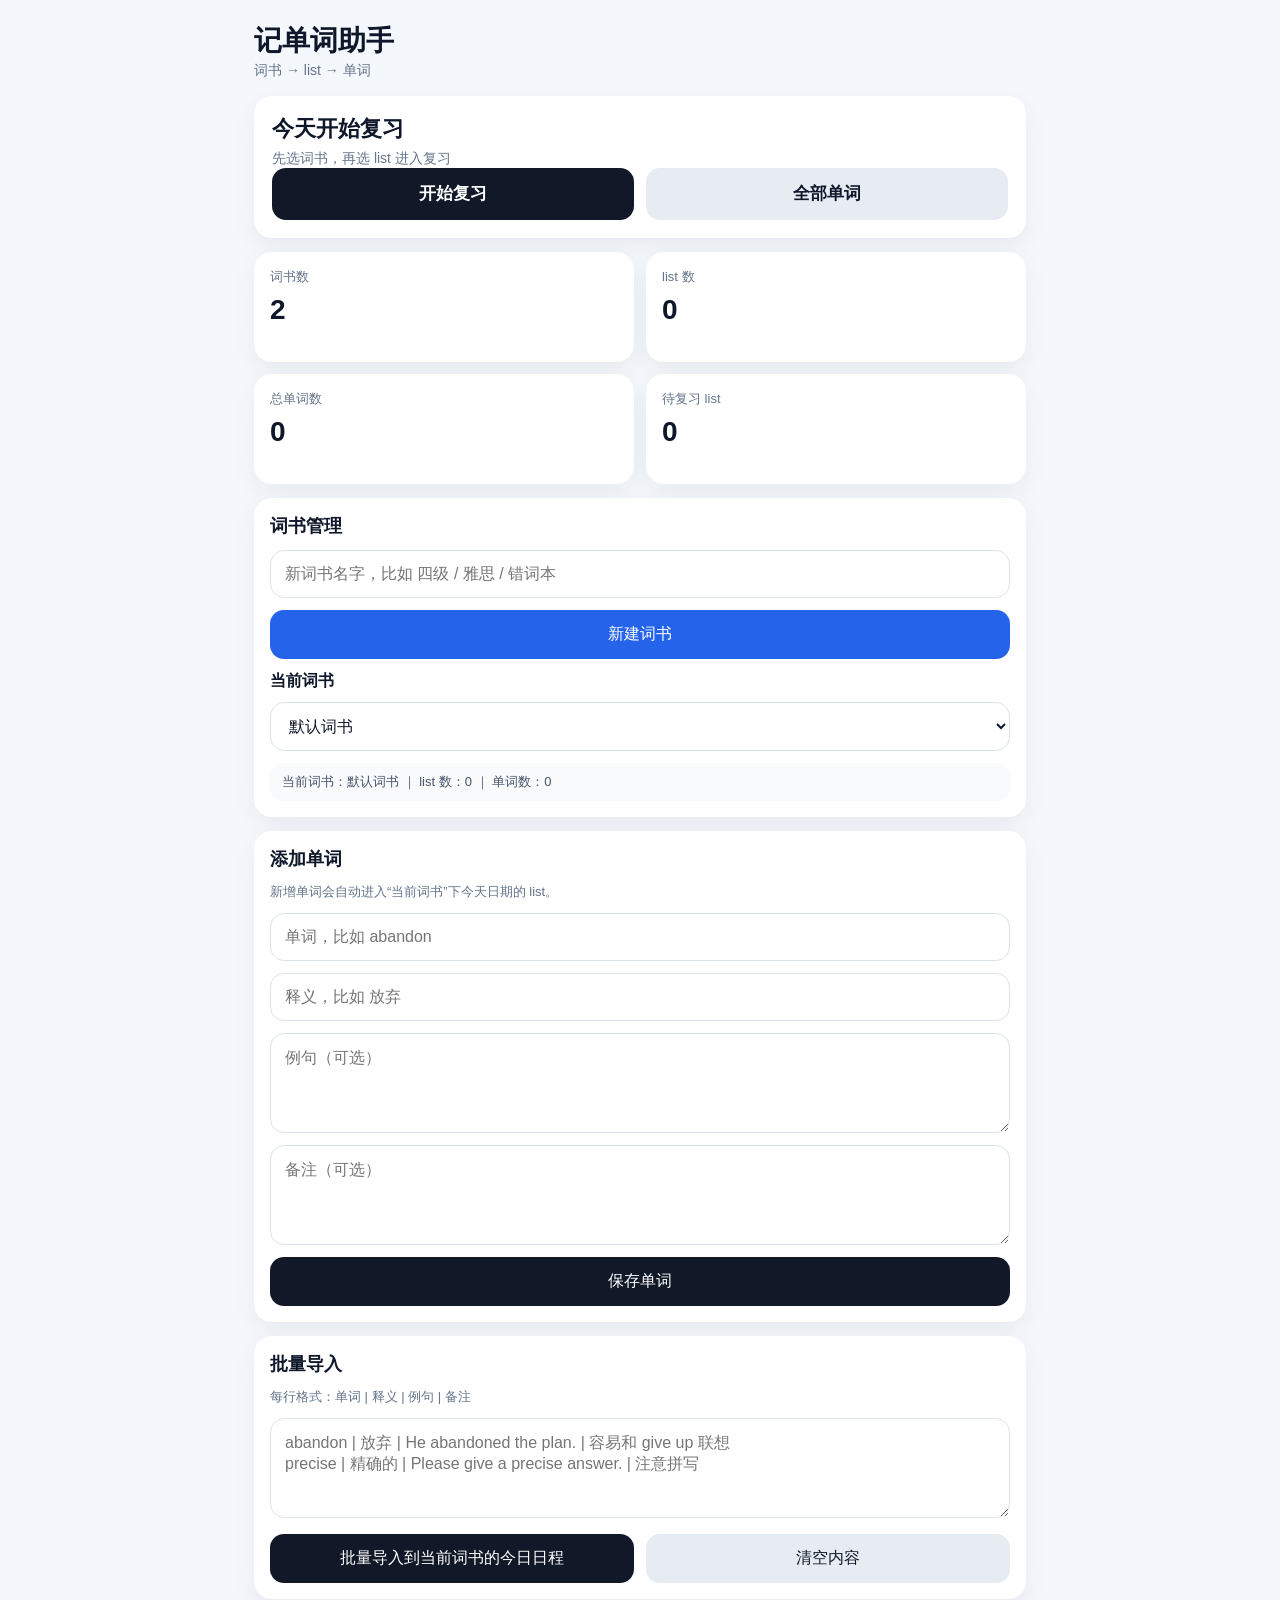
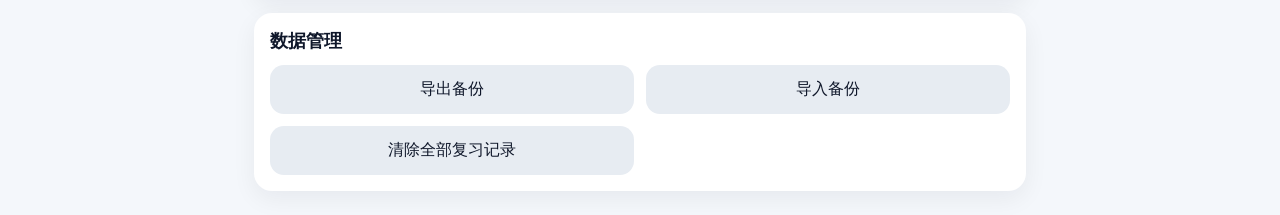
==== commit bdad0f4d: "Add files via upload" ====
--- a/index.html
+++ b/index.html
@@ -1,269 +1,253 @@
-<!DOCTYPE html>
-<html lang="zh-CN">
-<head>
-  <meta charset="UTF-8" />
-  <meta name="viewport" content="width=device-width, initial-scale=1.0, viewport-fit=cover" />
-  <meta name="theme-color" content="#0f172a" />
-  <meta name="apple-mobile-web-app-capable" content="yes" />
-  <meta name="apple-mobile-web-app-status-bar-style" content="default" />
-  <meta name="apple-mobile-web-app-title" content="记单词助手" />
-  <title>艾宾浩斯记单词助手 - 手机版</title>
-  <link rel="manifest" href="./manifest.webmanifest" />
-  <link rel="apple-touch-icon" href="./icons/icon-192.png" />
-  <link rel="stylesheet" href="./style.css" />
-</head>
-<body>
-  <div class="app-shell">
-    <section id="page-home" class="page active">
-      <header class="phone-header">
-        <div>
-          <h1>记单词助手</h1>
-          <p>词书 → list → 单词</p>
-        </div>
-      </header>
-
-      <main class="phone-main">
-        <section class="card hero-card">
-          <div class="hero-title">今天开始复习</div>
-          <div class="hero-subtitle">先选词书，再选 list 进入复习</div>
-          <div class="hero-actions">
-            <button class="big-btn" onclick="goToPage('review')">开始复习</button>
-            <button class="big-btn secondary" onclick="goToPage('library')">全部单词</button>
-            <button id="installAppBtn" class="big-btn install-btn hidden" onclick="installPWA()">安装到桌面</button>
-          </div>
-        </section>
-
-        <section class="stats-grid">
-          <div class="card stat-card">
-            <div class="stat-label">词书数</div>
-            <div class="stat-value" id="bookCount">0</div>
-          </div>
-          <div class="card stat-card">
-            <div class="stat-label">list 数</div>
-            <div class="stat-value" id="listCount">0</div>
-          </div>
-          <div class="card stat-card">
-            <div class="stat-label">总单词数</div>
-            <div class="stat-value" id="wordCount">0</div>
-          </div>
-          <div class="card stat-card">
-            <div class="stat-label">待复习 list</div>
-            <div class="stat-value" id="dueListCount">0</div>
-          </div>
-        </section>
-
-        <section class="card">
-          <div class="section-title">词书管理</div>
-          <div class="form-stack">
-            <input id="newBookNameInput" placeholder="新词书名字，比如 四级 / 雅思 / 错词本" />
-            <button class="blue" onclick="createBook()">新建词书</button>
-          </div>
-
-          <div class="space"></div>
-
-          <div class="section-title" style="font-size:16px; margin-bottom:10px;">当前词书</div>
-          <select id="currentBookSelect" onchange="changeCurrentBook(this.value)"></select>
-
-          <div class="space"></div>
-          <div id="currentBookSummary" class="pill-note"></div>
-        </section>
-
-        <section class="card">
-          <div class="section-title">添加单词</div>
-          <div class="muted small">新增单词会自动进入“当前词书”下今天日期的 list。</div>
-          <div class="space"></div>
-          <div class="form-stack">
-            <input id="wordInput" placeholder="单词，比如 abandon" />
-            <input id="meaningInput" placeholder="释义，比如 放弃" />
-            <textarea id="exampleInput" placeholder="例句（可选）"></textarea>
-            <textarea id="noteInput" placeholder="备注（可选）"></textarea>
-            <button onclick="addWord()">保存单词</button>
-          </div>
-        </section>
-
-        <section class="card">
-          <div class="section-title">批量导入</div>
-          <div class="muted small">每行格式：单词 | 释义 | 例句 | 备注</div>
-          <div class="space"></div>
-          <textarea
-            id="batchInput"
-            placeholder="abandon | 放弃 | He abandoned the plan. | 容易和 give up 联想
-precise | 精确的 | Please give a precise answer. | 注意拼写"
-          ></textarea>
-          <div class="space"></div>
-          <div class="stack-actions">
-            <button onclick="batchAddWords()">批量导入到当前词书的今日日程</button>
-            <button class="secondary" onclick="clearBatchInput()">清空内容</button>
-          </div>
-        </section>
-
-        <section class="card">
-          <div class="section-title">发音设置</div>
-          <div class="muted small">Chrome 里可选择更自然的英语音色，设置会自动记住。</div>
-          <div class="space"></div>
-          <div class="form-stack">
-            <select id="voiceSelect" onchange="saveSpeechSettingsFromUI()"></select>
-            <label class="range-label">
-              语速
-              <input id="rateRange" type="range" min="0.7" max="1.2" step="0.05" value="0.95" oninput="updateSpeechRangeLabels(); saveSpeechSettingsFromUI();" />
-              <span id="rateValue">0.95</span>
-            </label>
-            <label class="range-label">
-              音调
-              <input id="pitchRange" type="range" min="0.8" max="1.2" step="0.05" value="1" oninput="updateSpeechRangeLabels(); saveSpeechSettingsFromUI();" />
-              <span id="pitchValue">1.00</span>
-            </label>
-            <button class="secondary" onclick="previewCurrentVoice()">试听当前音色</button>
-          </div>
-        </section>
-
-        <section class="card">
-          <div class="section-title">数据管理</div>
-          <div class="stack-actions">
-            <button class="secondary" onclick="exportData()">导出备份</button>
-            <button class="secondary" onclick="triggerImport()">导入备份</button>
-            <button class="secondary" onclick="clearAllReviewRecords()">清除全部复习记录</button>
-            <input id="importFile" type="file" accept="application/json" style="display:none" />
-          </div>
-        </section>
-      </main>
-    </section>
-
-    <section id="page-library" class="page">
-      <header class="phone-header">
-        <div>
-          <h1>词书</h1>
-          <p>词书 → list → 单词</p>
-        </div>
-        <div class="header-actions-inline">
-          <button class="secondary" onclick="goToPage('home')">首页</button>
-        </div>
-      </header>
-
-      <main class="phone-main">
-        <section class="card">
-          <div class="section-title-row">
-            <div class="section-title" style="margin-bottom:0;">浏览词书</div>
-            <button class="small-btn secondary" id="libraryBackBtn" onclick="libraryGoBack()">返回上一级</button>
-          </div>
-          <div class="breadcrumb" id="libraryBreadcrumb"></div>
-          <input id="searchInput" placeholder="搜索单词 / list / 词书" oninput="renderLibrary()" />
-        </section>
-
-        <section class="card">
-          <div id="libraryContent"></div>
-        </section>
-      </main>
-    </section>
-
-    <section id="page-review" class="page">
-      <div class="review-page">
-        <header class="review-topbar">
-          <button class="secondary" onclick="goToPage('home')">退出复习</button>
-          <div class="review-top-title" id="reviewTopTitle">先选择词书</div>
-        </header>
-
-        <main class="review-center">
-          <div id="reviewSelectBooks" class="card-dark card picker-grid"></div>
-          <div id="reviewSelectLists" class="card-dark card picker-grid hidden"></div>
-
-          <div id="reviewEmptyState" class="review-empty hidden">
-            <div class="review-empty-title">当前 list 复习完成</div>
-            <div class="review-empty-desc">返回上一级可以继续选择其他 list。</div>
-          </div>
-
-          <div id="reviewCard" class="card-dark review-card hidden">
-            <div class="review-level" id="reviewLevelText">Lv.1</div>
-            <div class="review-word" id="reviewWordText">word</div>
-
-            <div class="review-audio-row">
-              <button id="reviewSpeakBtn" class="secondary review-audio-btn" type="button">🔊 发音</button>
-            </div>
-
-            <div id="reviewHintBox" class="review-hint-box">
-              先在脑中回忆意思和用法，再点“显示答案”
-            </div>
-
-            <div id="reviewAnswerBox" class="review-answer-box hidden">
-              <div><strong>释义：</strong><span id="reviewMeaningText"></span></div>
-              <div id="reviewExampleWrap" style="margin-top:10px;">
-                <strong>例句：</strong><span id="reviewExampleText"></span>
-              </div>
-              <div id="reviewNoteWrap" style="margin-top:10px;">
-                <strong>备注：</strong><span id="reviewNoteText"></span>
-              </div>
-            </div>
-
-            <div class="review-actions">
-              <button id="showAnswerBtn" class="secondary review-main-btn" onclick="showCurrentAnswer()">显示答案</button>
-              <button id="rememberBtn" class="review-main-btn success" onclick="handleReviewAction(true)" disabled>√ 我记得</button>
-              <button id="forgetBtn" class="review-main-btn danger" onclick="handleReviewAction(false)" disabled>× 我忘记</button>
-            </div>
-          </div>
-        </main>
-
-        <footer class="review-bottom-bar">
-          <div class="review-bottom-top">
-            <span>当前 list 进度</span>
-            <span id="reviewProgressText">00/00</span>
-          </div>
-          <div class="review-progress-track">
-            <div id="reviewProgressFill" class="review-progress-fill"></div>
-          </div>
-          <div class="review-bottom-foot">
-            <span>剩余单词</span>
-            <span id="reviewRemainingText">00/00</span>
-          </div>
-        </footer>
-      </div>
-    </section>
-  </div>
-
-  <div id="editWordModal" class="modal-overlay hidden">
-    <div class="modal-box" onclick="event.stopPropagation()">
-      <div class="modal-title">编辑单词</div>
-      <div class="modal-grid">
-        <div>
-          <label for="editWordInput">单词</label>
-          <div class="input-with-action">
-            <input id="editWordInput" type="text" />
-            <button class="speak-btn-inline" type="button" onclick="speakEditWord()">🔊 发音</button>
-          </div>
-        </div>
-        <div>
-          <label for="editMeaningInput">释义</label>
-          <input id="editMeaningInput" type="text" />
-        </div>
-        <div>
-          <label for="editExampleInput">例句</label>
-          <textarea id="editExampleInput"></textarea>
-        </div>
-        <div>
-          <label for="editNoteInput">备注</label>
-          <textarea id="editNoteInput"></textarea>
-        </div>
-      </div>
-      <div class="modal-actions">
-        <button class="modal-cancel" onclick="closeEditModal()">取消</button>
-        <button class="modal-save" onclick="saveEditedWord()">保存修改</button>
-      </div>
-    </div>
-  </div>
-
-  <div id="deleteConfirmModal" class="modal-overlay hidden">
-    <div class="modal-box" onclick="event.stopPropagation()">
-      <div class="modal-title">确认删除</div>
-      <div id="deleteConfirmText" style="color:#4b5563; line-height:1.8;">确定删除吗？</div>
-      <div class="modal-actions">
-        <button class="modal-cancel" onclick="closeDeleteModal()">取消</button>
-        <button class="modal-danger" onclick="confirmDeleteEntity()">确认删除</button>
-      </div>
-    </div>
-  </div>
-
-  <script src="./storage.js"></script>
-  <script src="./library.js"></script>
-  <script src="./review.js"></script>
-  <script src="./app.js"></script>
-</body>
+<!DOCTYPE html>
+<html lang="zh-CN">
+<head>
+  <meta charset="UTF-8" />
+  <meta
+    name="viewport"
+    content="width=device-width, initial-scale=1.0, viewport-fit=cover"
+  />
+  <meta name="theme-color" content="#0f172a" />
+  <title>艾宾浩斯记单词助手 - 手机版</title>
+  <link rel="stylesheet" href="./style.css" />
+</head>
+<body>
+  <div class="app-shell">
+    <!-- 首页 -->
+    <section id="page-home" class="page active">
+      <header class="phone-header">
+        <div>
+          <h1>记单词助手</h1>
+          <p>词书 → list → 单词</p>
+        </div>
+      </header>
+
+      <main class="phone-main">
+        <section class="card hero-card">
+          <div class="hero-title">今天开始复习</div>
+          <div class="hero-subtitle">先选词书，再选 list 进入复习</div>
+          <div class="hero-actions">
+            <button class="big-btn" onclick="goToPage('review')">开始复习</button>
+            <button class="big-btn secondary" onclick="goToPage('library')">全部单词</button>
+          </div>
+        </section>
+
+        <section class="stats-grid">
+          <div class="card stat-card">
+            <div class="stat-label">词书数</div>
+            <div class="stat-value" id="bookCount">0</div>
+          </div>
+          <div class="card stat-card">
+            <div class="stat-label">list 数</div>
+            <div class="stat-value" id="listCount">0</div>
+          </div>
+          <div class="card stat-card">
+            <div class="stat-label">总单词数</div>
+            <div class="stat-value" id="wordCount">0</div>
+          </div>
+          <div class="card stat-card">
+            <div class="stat-label">待复习 list</div>
+            <div class="stat-value" id="dueListCount">0</div>
+          </div>
+        </section>
+
+        <section class="card">
+          <div class="section-title">词书管理</div>
+          <div class="form-stack">
+            <input id="newBookNameInput" placeholder="新词书名字，比如 四级 / 雅思 / 错词本" />
+            <button class="blue" onclick="createBook()">新建词书</button>
+          </div>
+
+          <div class="space"></div>
+
+          <div class="section-title" style="font-size:16px; margin-bottom:10px;">当前词书</div>
+          <select id="currentBookSelect" onchange="changeCurrentBook(this.value)"></select>
+
+          <div class="space"></div>
+          <div id="currentBookSummary" class="pill-note"></div>
+        </section>
+
+        <section class="card">
+          <div class="section-title">添加单词</div>
+          <div class="muted small">
+            新增单词会自动进入“当前词书”下今天日期的 list。
+          </div>
+          <div class="space"></div>
+          <div class="form-stack">
+            <input id="wordInput" placeholder="单词，比如 abandon" />
+            <input id="meaningInput" placeholder="释义，比如 放弃" />
+            <textarea id="exampleInput" placeholder="例句（可选）"></textarea>
+            <textarea id="noteInput" placeholder="备注（可选）"></textarea>
+            <button onclick="addWord()">保存单词</button>
+          </div>
+        </section>
+
+        <section class="card">
+          <div class="section-title">批量导入</div>
+          <div class="muted small">每行格式：单词 | 释义 | 例句 | 备注</div>
+          <div class="space"></div>
+          <textarea
+            id="batchInput"
+            placeholder="abandon | 放弃 | He abandoned the plan. | 容易和 give up 联想
+precise | 精确的 | Please give a precise answer. | 注意拼写"
+          ></textarea>
+          <div class="space"></div>
+          <div class="stack-actions">
+            <button onclick="batchAddWords()">批量导入到当前词书的今日日程</button>
+            <button class="secondary" onclick="clearBatchInput()">清空内容</button>
+          </div>
+        </section>
+
+        <section class="card">
+          <div class="section-title">数据管理</div>
+          <div class="stack-actions">
+            <button class="secondary" onclick="exportData()">导出备份</button>
+            <button class="secondary" onclick="triggerImport()">导入备份</button>
+            <button class="secondary" onclick="clearAllReviewRecords()">清除全部复习记录</button>
+            <input id="importFile" type="file" accept="application/json" style="display:none" />
+          </div>
+        </section>
+      </main>
+    </section>
+
+    <!-- 词书页 -->
+    <section id="page-library" class="page">
+      <header class="phone-header">
+        <div>
+          <h1>词书</h1>
+          <p>词书 → list → 单词</p>
+        </div>
+        <div class="header-actions-inline">
+          <button class="secondary" onclick="goToPage('home')">首页</button>
+        </div>
+      </header>
+
+      <main class="phone-main">
+        <section class="card">
+          <div class="section-title-row">
+            <div class="section-title" style="margin-bottom:0;">浏览词书</div>
+            <button class="small-btn secondary" id="libraryBackBtn" onclick="libraryGoBack()">返回上一级</button>
+          </div>
+          <div class="breadcrumb" id="libraryBreadcrumb"></div>
+          <input id="searchInput" placeholder="搜索单词 / list / 词书" oninput="renderLibrary()" />
+        </section>
+
+        <section class="card">
+          <div id="libraryContent"></div>
+        </section>
+      </main>
+    </section>
+
+    <!-- 复习页 -->
+    <section id="page-review" class="page">
+      <div class="review-page">
+        <header class="review-topbar">
+          <button class="secondary" onclick="goToPage('home')">退出复习</button>
+          <div class="review-top-title" id="reviewTopTitle">先选择词书</div>
+        </header>
+
+        <main class="review-center">
+          <div id="reviewSelectBooks" class="card-dark card picker-grid"></div>
+          <div id="reviewSelectLists" class="card-dark card picker-grid hidden"></div>
+
+          <div id="reviewEmptyState" class="review-empty hidden">
+            <div class="review-empty-title">当前 list 复习完成</div>
+            <div class="review-empty-desc">返回上一级可以继续选择其他 list。</div>
+          </div>
+
+          <div id="reviewCard" class="card-dark review-card hidden">
+            <div class="review-level" id="reviewLevelText">Lv.1</div>
+            <div class="review-word" id="reviewWordText">word</div>
+
+            <div class="review-audio-row">
+              <button id="reviewSpeakBtn" class="secondary review-audio-btn" type="button">🔊 发音</button>
+            </div>
+
+            <div id="reviewHintBox" class="review-hint-box">
+              先在脑中回忆意思和用法，再点“显示答案”
+            </div>
+
+            <div id="reviewAnswerBox" class="review-answer-box hidden">
+              <div><strong>释义：</strong><span id="reviewMeaningText"></span></div>
+              <div id="reviewExampleWrap" style="margin-top:10px;">
+                <strong>例句：</strong><span id="reviewExampleText"></span>
+              </div>
+              <div id="reviewNoteWrap" style="margin-top:10px;">
+                <strong>备注：</strong><span id="reviewNoteText"></span>
+              </div>
+            </div>
+
+            <div class="review-actions">
+              <button id="showAnswerBtn" class="secondary review-main-btn" onclick="showCurrentAnswer()">显示答案</button>
+              <button id="rememberBtn" class="review-main-btn success" onclick="handleReviewAction(true)" disabled>√ 我记得</button>
+              <button id="forgetBtn" class="review-main-btn danger" onclick="handleReviewAction(false)" disabled>× 我忘记</button>
+            </div>
+          </div>
+        </main>
+
+        <footer class="review-bottom-bar">
+          <div class="review-bottom-top">
+            <span>当前 list 进度</span>
+            <span id="reviewProgressText">00/00</span>
+          </div>
+          <div class="review-progress-track">
+            <div id="reviewProgressFill" class="review-progress-fill"></div>
+          </div>
+          <div class="review-bottom-foot">
+            <span>剩余单词</span>
+            <span id="reviewRemainingText">00/00</span>
+          </div>
+        </footer>
+      </div>
+    </section>
+  </div>
+
+  <!-- 编辑弹窗 -->
+  <div id="editWordModal" class="modal-overlay hidden">
+    <div class="modal-box" onclick="event.stopPropagation()">
+      <div class="modal-title">编辑单词</div>
+      <div class="modal-grid">
+        <div>
+          <label for="editWordInput">单词</label>
+          <div class="input-with-action">
+            <input id="editWordInput" type="text" />
+            <button class="speak-btn-inline" type="button" onclick="speakEditWord()">🔊 发音</button>
+          </div>
+        </div>
+        <div>
+          <label for="editMeaningInput">释义</label>
+          <input id="editMeaningInput" type="text" />
+        </div>
+        <div>
+          <label for="editExampleInput">例句</label>
+          <textarea id="editExampleInput"></textarea>
+        </div>
+        <div>
+          <label for="editNoteInput">备注</label>
+          <textarea id="editNoteInput"></textarea>
+        </div>
+      </div>
+      <div class="modal-actions">
+        <button class="modal-cancel" onclick="closeEditModal()">取消</button>
+        <button class="modal-save" onclick="saveEditedWord()">保存修改</button>
+      </div>
+    </div>
+  </div>
+
+  <!-- 删除弹窗 -->
+  <div id="deleteConfirmModal" class="modal-overlay hidden">
+    <div class="modal-box" onclick="event.stopPropagation()">
+      <div class="modal-title">确认删除</div>
+      <div id="deleteConfirmText" style="color:#4b5563; line-height:1.8;">确定删除吗？</div>
+      <div class="modal-actions">
+        <button class="modal-cancel" onclick="closeDeleteModal()">取消</button>
+        <button class="modal-danger" onclick="confirmDeleteEntity()">确认删除</button>
+      </div>
+    </div>
+  </div>
+
+  <script src="./storage.js"></script>
+  <script src="./library.js"></script>
+  <script src="./review.js"></script>
+  <script src="./app.js"></script>
+</body>
 </html>
--- a/style.css
+++ b/style.css
@@ -1,293 +1,622 @@
-* { box-sizing: border-box; }
-
-:root {
-  --bg: #f4f7fb;
-  --card: #ffffff;
-  --text: #0f172a;
-  --muted: #64748b;
-  --line: #dbe2ea;
-  --dark: #111827;
-  --green: #16a34a;
-  --red: #dc2626;
-  --blue: #2563eb;
-  --amber: #f59e0b;
-}
-
-html, body {
-  margin: 0;
-  padding: 0;
-  font-family: "PingFang SC", "Microsoft YaHei", Arial, sans-serif;
-  background: var(--bg);
-  color: var(--text);
-  min-height: 100%;
-}
-
-body.review-mode {
-  background: radial-gradient(circle at top, #1e293b 0%, #020617 70%);
-  color: #f8fafc;
-}
-
-.hidden { display: none !important; }
-
-.app-shell {
-  width: 100%;
-  max-width: 820px;
-  margin: 0 auto;
-  min-height: 100vh;
-  padding: 14px 14px 24px;
-}
-
-.page { display: none; }
-.page.active { display: block; }
-
-.phone-header {
-  display: flex;
-  justify-content: space-between;
-  align-items: flex-start;
-  gap: 12px;
-  margin-bottom: 16px;
-  padding-top: env(safe-area-inset-top, 0);
-}
-
-.phone-header h1 { margin: 0; font-size: 28px; line-height: 1.2; }
-.phone-header p { margin: 4px 0 0; color: var(--muted); font-size: 14px; }
-.review-mode .phone-header p { color: #cbd5e1; }
-
-.phone-main { display: flex; flex-direction: column; gap: 14px; }
-
-.card {
-  background: var(--card);
-  border-radius: 18px;
-  padding: 16px;
-  box-shadow: 0 8px 24px rgba(15, 23, 42, 0.06);
-}
-
-.card-dark {
-  background: rgba(15, 23, 42, 0.72);
-  border: 1px solid rgba(255, 255, 255, 0.08);
-  box-shadow: 0 24px 80px rgba(0, 0, 0, 0.45);
-  color: #f8fafc;
-}
-
-.hero-card { padding: 18px; }
-.hero-title { font-size: 22px; font-weight: 800; }
-.hero-subtitle { color: var(--muted); margin-top: 6px; font-size: 14px; }
-
-.stats-grid {
-  display: grid;
-  grid-template-columns: 1fr 1fr;
-  gap: 12px;
-}
-
-.stat-card { min-height: 110px; }
-.stat-label { color: var(--muted); font-size: 13px; }
-.stat-value { font-size: 28px; font-weight: 800; margin-top: 8px; }
-
-.section-title { font-size: 18px; font-weight: 700; margin-bottom: 12px; }
-.section-title-row {
-  display: flex; align-items: center; justify-content: space-between; gap: 10px; margin-bottom: 12px;
-}
-
-.form-stack, .stack-actions, .hero-actions, .list-actions { display: grid; gap: 12px; }
-
-.header-actions-inline { display: flex; gap: 8px; flex-wrap: wrap; justify-content: flex-end; }
-.row { display: flex; gap: 10px; flex-wrap: wrap; }
-
-input, textarea, select, button { font: inherit; }
-
-input, textarea, select {
-  width: 100%;
-  padding: 14px 14px;
-  border: 1px solid var(--line);
-  border-radius: 14px;
-  background: #fff;
-  outline: none;
-  color: var(--text);
-}
-
-textarea { min-height: 100px; resize: vertical; }
-
-button {
-  border: none; border-radius: 14px; padding: 14px 16px;
-  background: var(--dark); color: #fff; cursor: pointer; transition: 0.2s;
-}
-button:hover { opacity: 0.92; }
-button:disabled { opacity: 0.5; cursor: not-allowed; }
-
-button.secondary { background: #e7ecf2; color: var(--text); }
-button.success { background: var(--green); color: #fff; }
-button.danger { background: var(--red); color: #fff; }
-button.blue { background: var(--blue); color: #fff; }
-button.amber { background: var(--amber); color: #fff; }
-
-.big-btn { width: 100%; min-height: 52px; font-size: 17px; font-weight: 700; }
-.install-btn { background: #0f766e; }
-.mini-btn { margin-top: 10px; padding: 8px 12px; font-size: 13px; }
-.small-btn { padding: 8px 12px; font-size: 13px; border-radius: 10px; }
-
-.range-label {
-  display: grid;
-  grid-template-columns: 1fr;
-  gap: 8px;
-  color: var(--text);
-}
-.range-label span {
-  font-size: 13px;
-  color: var(--muted);
-}
-
-.word-list { display: flex; flex-direction: column; gap: 12px; }
-
-.word-item, .book-item, .list-item, .picker-item {
-  padding: 14px; border: 1px solid var(--line); border-radius: 14px; background: #fff;
-}
-
-.muted { color: var(--muted); }
-.small { font-size: 13px; }
-.tiny { font-size: 12px; }
-
-.badge {
-  display: inline-block; padding: 4px 10px; border-radius: 999px;
-  background: #eef2ff; color: #3730a3; font-size: 12px; margin-left: 8px;
-}
-
-.book-badge-wrong {
-  display: inline-block; margin-left: 8px; padding: 4px 10px; border-radius: 999px;
-  background: #fee2e2; color: #991b1b; font-size: 12px; font-weight: 700;
-}
-
-.book-note-wrong {
-  border: 1px solid #fecaca; background: #fff1f2; color: #9f1239;
-}
-
-.wrong-book-panel {
-  border: 1px solid #fecaca; background: linear-gradient(180deg, #fff1f2 0%, #ffffff 100%);
-  border-radius: 16px; padding: 14px;
-}
-
-.wrong-book-panel .section-title { color: #9f1239; margin-bottom: 8px; }
-.wrong-book-desc { color: #9f1239; font-size: 13px; margin-bottom: 12px; }
-.wrong-book-card { border: 1px solid #fecaca; background: #fff7f7; }
-.library-block { display: flex; flex-direction: column; gap: 12px; }
-
-.space { height: 12px; }
-
-.breadcrumb {
-  display: flex; align-items: center; gap: 8px; flex-wrap: wrap;
-  font-size: 13px; color: var(--muted); margin-bottom: 12px;
-}
-
-.chip {
-  display: inline-flex; align-items: center; border-radius: 999px;
-  background: #eef2ff; color: #3730a3; padding: 6px 10px; font-size: 12px; font-weight: 600;
-}
-
-.pill-note {
-  padding: 10px 12px; border-radius: 12px; background: #f8fafc; color: #475569; font-size: 13px;
-}
-
-.review-page {
-  min-height: calc(100vh - 28px);
-  display: flex; flex-direction: column; gap: 14px;
-}
-
-.review-topbar {
-  display: flex; justify-content: space-between; align-items: center; gap: 10px;
-  padding-top: env(safe-area-inset-top, 0);
-}
-.review-topbar .secondary { background: rgba(255, 255, 255, 0.14); color: #f8fafc; }
-
-.review-top-title { font-size: 14px; color: #cbd5e1; text-align: right; flex: 1; }
-
-.review-center {
-  flex: 1; display: flex; align-items: center; justify-content: center; min-height: 0;
-}
-
-.review-card {
-  width: 100%; border-radius: 24px; padding: 22px 16px;
-  min-height: 58vh; display: flex; flex-direction: column; justify-content: center;
-}
-
-.review-level { text-align: center; color: #94a3b8; font-size: 13px; margin-bottom: 12px; }
-.review-word {
-  text-align: center; font-size: clamp(34px, 10vw, 56px);
-  font-weight: 800; line-height: 1.15; margin-bottom: 18px; word-break: break-word;
-}
-
-.review-audio-row { display: flex; justify-content: center; margin-bottom: 14px; }
-.review-audio-btn { min-width: 120px; }
-
-.review-hint-box, .review-answer-box {
-  border-radius: 16px; padding: 16px; line-height: 1.8; font-size: 16px;
-}
-
-.review-hint-box { background: rgba(255, 255, 255, 0.06); color: #cbd5e1; text-align: center; }
-.review-answer-box { background: rgba(255, 255, 255, 0.10); color: #f8fafc; }
-
-.review-actions { display: grid; grid-template-columns: 1fr; gap: 12px; margin-top: 18px; }
-.review-main-btn { min-height: 54px; font-size: 17px; font-weight: 700; }
-
-.review-bottom-bar { width: 100%; padding-top: 6px; padding-bottom: calc(4px + env(safe-area-inset-bottom, 0)); }
-.review-bottom-top, .review-bottom-foot {
-  display: flex; justify-content: space-between; align-items: center; color: #cbd5e1; font-size: 14px;
-}
-.review-bottom-foot { margin-top: 10px; }
-
-.review-progress-track {
-  width: 100%; height: 12px; border-radius: 999px;
-  background: rgba(255, 255, 255, 0.12); overflow: hidden; margin-top: 10px;
-}
-
-.review-progress-fill {
-  height: 100%; width: 0%; border-radius: 999px;
-  background: linear-gradient(90deg, #22c55e, #38bdf8); transition: width 0.25s ease;
-}
-
-.review-empty { width: 100%; text-align: center; padding: 30px 16px; }
-.review-empty-title { font-size: 28px; font-weight: 800; margin-bottom: 10px; }
-.review-empty-desc { color: #cbd5e1; font-size: 16px; }
-
-.picker-grid { display: grid; gap: 12px; }
-.picker-item.dark {
-  background: rgba(255, 255, 255, 0.06);
-  border-color: rgba(255, 255, 255, 0.10);
-  color: #f8fafc;
-}
-.picker-item.dark .muted { color: #cbd5e1; }
-
-.modal-overlay {
-  position: fixed; inset: 0; background: rgba(15, 23, 42, 0.45);
-  display: flex; align-items: center; justify-content: center; z-index: 10000; padding: 16px;
-}
-
-.modal-box {
-  width: 100%; max-width: 720px; background: #ffffff; color: #111827;
-  border-radius: 20px; padding: 18px; box-shadow: 0 24px 80px rgba(0, 0, 0, 0.22);
-}
-
-.modal-title { font-size: 20px; font-weight: 700; margin-bottom: 14px; }
-.modal-grid { display: grid; gap: 12px; }
-.modal-grid label { display: block; font-size: 14px; font-weight: 600; margin-bottom: 6px; color: #374151; }
-
-.modal-grid input, .modal-grid textarea {
-  width: 100%; padding: 12px 14px; border: 1px solid #d1d5db;
-  border-radius: 12px; font: inherit; background: #fff; outline: none;
-}
-
-.modal-grid textarea { min-height: 100px; resize: vertical; }
-
-.modal-actions { display: grid; gap: 10px; margin-top: 18px; }
-.modal-cancel { background: #e5e7eb; color: #111827; }
-.modal-save { background: #111827; color: #fff; }
-.modal-danger { background: #dc2626; color: #fff; }
-
-.input-with-action { display: grid; gap: 10px; }
-.speak-btn-inline { background: #e5e7eb; color: #111827; }
-
-@media (min-width: 760px) {
-  .app-shell { padding: 24px; }
-  .hero-actions, .stack-actions, .modal-actions, .list-actions { grid-template-columns: 1fr 1fr; }
-  .review-actions { grid-template-columns: 1fr 1fr 1fr; }
-  .input-with-action { grid-template-columns: 1fr auto; align-items: center; }
-  .picker-grid { grid-template-columns: 1fr 1fr; }
+* { box-sizing: border-box; }
+
+:root {
+  --bg: #f4f7fb;
+  --card: #ffffff;
+  --text: #0f172a;
+  --muted: #64748b;
+  --line: #dbe2ea;
+  --dark: #111827;
+  --green: #16a34a;
+  --red: #dc2626;
+  --blue: #2563eb;
+  --amber: #f59e0b;
+}
+
+html, body {
+  margin: 0;
+  padding: 0;
+  font-family: "PingFang SC", "Microsoft YaHei", Arial, sans-serif;
+  background: var(--bg);
+  color: var(--text);
+  min-height: 100%;
+}
+
+body.review-mode {
+  background: radial-gradient(circle at top, #1e293b 0%, #020617 70%);
+  color: #f8fafc;
+}
+
+.hidden { display: none !important; }
+
+.app-shell {
+  width: 100%;
+  max-width: 820px;
+  margin: 0 auto;
+  min-height: 100vh;
+  padding: 14px 14px 24px;
+}
+
+.page { display: none; }
+.page.active { display: block; }
+
+.phone-header {
+  display: flex;
+  justify-content: space-between;
+  align-items: flex-start;
+  gap: 12px;
+  margin-bottom: 16px;
+  padding-top: env(safe-area-inset-top, 0);
+}
+
+.phone-header h1 {
+  margin: 0;
+  font-size: 28px;
+  line-height: 1.2;
+}
+
+.phone-header p {
+  margin: 4px 0 0;
+  color: var(--muted);
+  font-size: 14px;
+}
+
+.review-mode .phone-header p {
+  color: #cbd5e1;
+}
+
+.phone-main {
+  display: flex;
+  flex-direction: column;
+  gap: 14px;
+}
+
+.card {
+  background: var(--card);
+  border-radius: 18px;
+  padding: 16px;
+  box-shadow: 0 8px 24px rgba(15, 23, 42, 0.06);
+}
+
+.card-dark {
+  background: rgba(15, 23, 42, 0.72);
+  border: 1px solid rgba(255, 255, 255, 0.08);
+  box-shadow: 0 24px 80px rgba(0, 0, 0, 0.45);
+  color: #f8fafc;
+}
+
+.hero-card { padding: 18px; }
+
+.hero-title {
+  font-size: 22px;
+  font-weight: 800;
+}
+
+.hero-subtitle {
+  color: var(--muted);
+  margin-top: 6px;
+  font-size: 14px;
+}
+
+.stats-grid {
+  display: grid;
+  grid-template-columns: 1fr 1fr;
+  gap: 12px;
+}
+
+.stat-card { min-height: 110px; }
+
+.stat-label {
+  color: var(--muted);
+  font-size: 13px;
+}
+
+.stat-value {
+  font-size: 28px;
+  font-weight: 800;
+  margin-top: 8px;
+}
+
+.section-title {
+  font-size: 18px;
+  font-weight: 700;
+  margin-bottom: 12px;
+}
+
+.section-title-row {
+  display: flex;
+  align-items: center;
+  justify-content: space-between;
+  gap: 10px;
+  margin-bottom: 12px;
+}
+
+.form-stack,
+.stack-actions,
+.hero-actions,
+.list-actions {
+  display: grid;
+  gap: 12px;
+}
+
+.header-actions-inline {
+  display: flex;
+  gap: 8px;
+  flex-wrap: wrap;
+  justify-content: flex-end;
+}
+
+.row {
+  display: flex;
+  gap: 10px;
+  flex-wrap: wrap;
+}
+
+input, textarea, select, button {
+  font: inherit;
+}
+
+input, textarea, select {
+  width: 100%;
+  padding: 14px 14px;
+  border: 1px solid var(--line);
+  border-radius: 14px;
+  background: #fff;
+  outline: none;
+  color: var(--text);
+}
+
+textarea {
+  min-height: 100px;
+  resize: vertical;
+}
+
+button {
+  border: none;
+  border-radius: 14px;
+  padding: 14px 16px;
+  background: var(--dark);
+  color: #fff;
+  cursor: pointer;
+  transition: 0.2s;
+}
+
+button:hover { opacity: 0.92; }
+button:disabled { opacity: 0.5; cursor: not-allowed; }
+
+button.secondary {
+  background: #e7ecf2;
+  color: var(--text);
+}
+
+button.success {
+  background: var(--green);
+  color: #fff;
+}
+
+button.danger {
+  background: var(--red);
+  color: #fff;
+}
+
+button.blue {
+  background: var(--blue);
+  color: #fff;
+}
+
+button.amber {
+  background: var(--amber);
+  color: #fff;
+}
+
+.big-btn {
+  width: 100%;
+  min-height: 52px;
+  font-size: 17px;
+  font-weight: 700;
+}
+
+.mini-btn {
+  margin-top: 10px;
+  padding: 8px 12px;
+  font-size: 13px;
+}
+
+.small-btn {
+  padding: 8px 12px;
+  font-size: 13px;
+  border-radius: 10px;
+}
+
+.word-list {
+  display: flex;
+  flex-direction: column;
+  gap: 12px;
+}
+
+.word-item,
+.book-item,
+.list-item,
+.picker-item {
+  padding: 14px;
+  border: 1px solid var(--line);
+  border-radius: 14px;
+  background: #fff;
+}
+
+.muted { color: var(--muted); }
+.small { font-size: 13px; }
+.tiny { font-size: 12px; }
+
+.badge {
+  display: inline-block;
+  padding: 4px 10px;
+  border-radius: 999px;
+  background: #eef2ff;
+  color: #3730a3;
+  font-size: 12px;
+  margin-left: 8px;
+}
+
+.book-badge-wrong {
+  display: inline-block;
+  margin-left: 8px;
+  padding: 4px 10px;
+  border-radius: 999px;
+  background: #fee2e2;
+  color: #991b1b;
+  font-size: 12px;
+  font-weight: 700;
+}
+
+.book-note-wrong {
+  border: 1px solid #fecaca;
+  background: #fff1f2;
+  color: #9f1239;
+}
+
+.wrong-book-panel {
+  border: 1px solid #fecaca;
+  background: linear-gradient(180deg, #fff1f2 0%, #ffffff 100%);
+  border-radius: 16px;
+  padding: 14px;
+}
+
+.wrong-book-panel .section-title {
+  color: #9f1239;
+  margin-bottom: 8px;
+}
+
+.wrong-book-desc {
+  color: #9f1239;
+  font-size: 13px;
+  margin-bottom: 12px;
+}
+
+.wrong-book-card {
+  border: 1px solid #fecaca;
+  background: #fff7f7;
+}
+
+.library-block {
+  display: flex;
+  flex-direction: column;
+  gap: 12px;
+}
+
+.space { height: 12px; }
+
+.breadcrumb {
+  display: flex;
+  align-items: center;
+  gap: 8px;
+  flex-wrap: wrap;
+  font-size: 13px;
+  color: var(--muted);
+  margin-bottom: 12px;
+}
+
+.chip {
+  display: inline-flex;
+  align-items: center;
+  border-radius: 999px;
+  background: #eef2ff;
+  color: #3730a3;
+  padding: 6px 10px;
+  font-size: 12px;
+  font-weight: 600;
+}
+
+.pill-note {
+  padding: 10px 12px;
+  border-radius: 12px;
+  background: #f8fafc;
+  color: #475569;
+  font-size: 13px;
+}
+
+/* review */
+.review-page {
+  min-height: calc(100vh - 28px);
+  display: flex;
+  flex-direction: column;
+  gap: 14px;
+}
+
+.review-topbar {
+  display: flex;
+  justify-content: space-between;
+  align-items: center;
+  gap: 10px;
+  padding-top: env(safe-area-inset-top, 0);
+}
+
+.review-topbar .secondary {
+  background: rgba(255, 255, 255, 0.14);
+  color: #f8fafc;
+}
+
+.review-top-title {
+  font-size: 14px;
+  color: #cbd5e1;
+  text-align: right;
+  flex: 1;
+}
+
+.review-center {
+  flex: 1;
+  display: flex;
+  align-items: center;
+  justify-content: center;
+  min-height: 0;
+}
+
+.review-card {
+  width: 100%;
+  border-radius: 24px;
+  padding: 22px 16px;
+  min-height: 58vh;
+  display: flex;
+  flex-direction: column;
+  justify-content: center;
+}
+
+.review-level {
+  text-align: center;
+  color: #94a3b8;
+  font-size: 13px;
+  margin-bottom: 12px;
+}
+
+.review-word {
+  text-align: center;
+  font-size: clamp(34px, 10vw, 56px);
+  font-weight: 800;
+  line-height: 1.15;
+  margin-bottom: 18px;
+  word-break: break-word;
+}
+
+.review-audio-row {
+  display: flex;
+  justify-content: center;
+  margin-bottom: 14px;
+}
+
+.review-audio-btn {
+  min-width: 120px;
+}
+
+.review-hint-box,
+.review-answer-box {
+  border-radius: 16px;
+  padding: 16px;
+  line-height: 1.8;
+  font-size: 16px;
+}
+
+.review-hint-box {
+  background: rgba(255, 255, 255, 0.06);
+  color: #cbd5e1;
+  text-align: center;
+}
+
+.review-answer-box {
+  background: rgba(255, 255, 255, 0.10);
+  color: #f8fafc;
+}
+
+.review-actions {
+  display: grid;
+  grid-template-columns: 1fr;
+  gap: 12px;
+  margin-top: 18px;
+}
+
+.review-main-btn {
+  min-height: 54px;
+  font-size: 17px;
+  font-weight: 700;
+}
+
+.review-bottom-bar {
+  width: 100%;
+  padding-top: 6px;
+  padding-bottom: calc(4px + env(safe-area-inset-bottom, 0));
+}
+
+.review-bottom-top,
+.review-bottom-foot {
+  display: flex;
+  justify-content: space-between;
+  align-items: center;
+  color: #cbd5e1;
+  font-size: 14px;
+}
+
+.review-bottom-foot {
+  margin-top: 10px;
+}
+
+.review-progress-track {
+  width: 100%;
+  height: 12px;
+  border-radius: 999px;
+  background: rgba(255, 255, 255, 0.12);
+  overflow: hidden;
+  margin-top: 10px;
+}
+
+.review-progress-fill {
+  height: 100%;
+  width: 0%;
+  border-radius: 999px;
+  background: linear-gradient(90deg, #22c55e, #38bdf8);
+  transition: width 0.25s ease;
+}
+
+.review-empty {
+  width: 100%;
+  text-align: center;
+  padding: 30px 16px;
+}
+
+.review-empty-title {
+  font-size: 28px;
+  font-weight: 800;
+  margin-bottom: 10px;
+}
+
+.review-empty-desc {
+  color: #cbd5e1;
+  font-size: 16px;
+}
+
+.picker-grid {
+  display: grid;
+  gap: 12px;
+}
+
+.picker-item.dark {
+  background: rgba(255, 255, 255, 0.06);
+  border-color: rgba(255, 255, 255, 0.10);
+  color: #f8fafc;
+}
+
+.picker-item.dark .muted {
+  color: #cbd5e1;
+}
+
+/* modal */
+.modal-overlay {
+  position: fixed;
+  inset: 0;
+  background: rgba(15, 23, 42, 0.45);
+  display: flex;
+  align-items: center;
+  justify-content: center;
+  z-index: 10000;
+  padding: 16px;
+}
+
+.modal-box {
+  width: 100%;
+  max-width: 720px;
+  background: #ffffff;
+  color: #111827;
+  border-radius: 20px;
+  padding: 18px;
+  box-shadow: 0 24px 80px rgba(0, 0, 0, 0.22);
+}
+
+.modal-title {
+  font-size: 20px;
+  font-weight: 700;
+  margin-bottom: 14px;
+}
+
+.modal-grid {
+  display: grid;
+  gap: 12px;
+}
+
+.modal-grid label {
+  display: block;
+  font-size: 14px;
+  font-weight: 600;
+  margin-bottom: 6px;
+  color: #374151;
+}
+
+.modal-grid input,
+.modal-grid textarea {
+  width: 100%;
+  padding: 12px 14px;
+  border: 1px solid #d1d5db;
+  border-radius: 12px;
+  font: inherit;
+  background: #fff;
+  outline: none;
+}
+
+.modal-grid textarea {
+  min-height: 100px;
+  resize: vertical;
+}
+
+.modal-actions {
+  display: grid;
+  gap: 10px;
+  margin-top: 18px;
+}
+
+.modal-cancel {
+  background: #e5e7eb;
+  color: #111827;
+}
+
+.modal-save {
+  background: #111827;
+  color: #fff;
+}
+
+.modal-danger {
+  background: #dc2626;
+  color: #fff;
+}
+
+.input-with-action {
+  display: grid;
+  gap: 10px;
+}
+
+.speak-btn-inline {
+  background: #e5e7eb;
+  color: #111827;
+}
+
+@media (min-width: 760px) {
+  .app-shell {
+    padding: 24px;
+  }
+
+  .hero-actions,
+  .stack-actions,
+  .modal-actions,
+  .list-actions {
+    grid-template-columns: 1fr 1fr;
+  }
+
+  .review-actions {
+    grid-template-columns: 1fr 1fr 1fr;
+  }
+
+  .input-with-action {
+    grid-template-columns: 1fr auto;
+    align-items: center;
+  }
+
+  .picker-grid {
+    grid-template-columns: 1fr 1fr;
+  }
 }
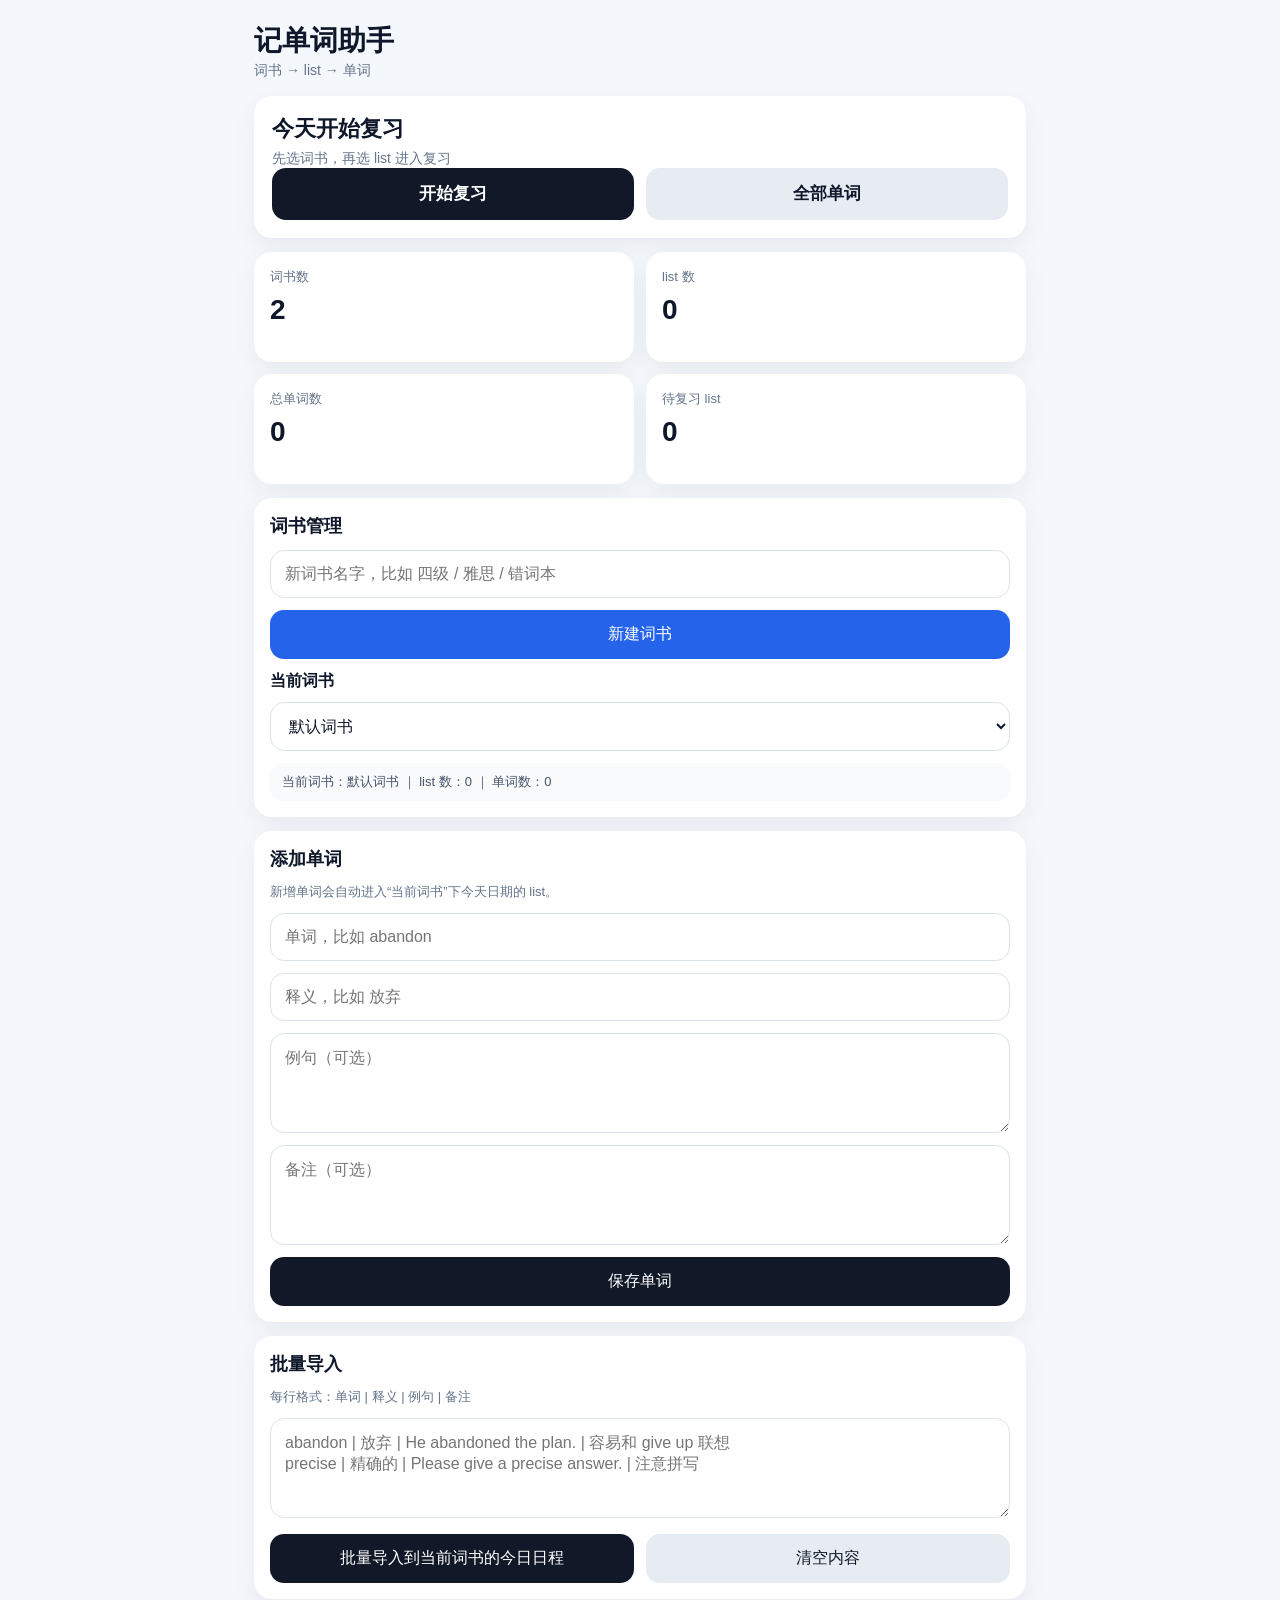
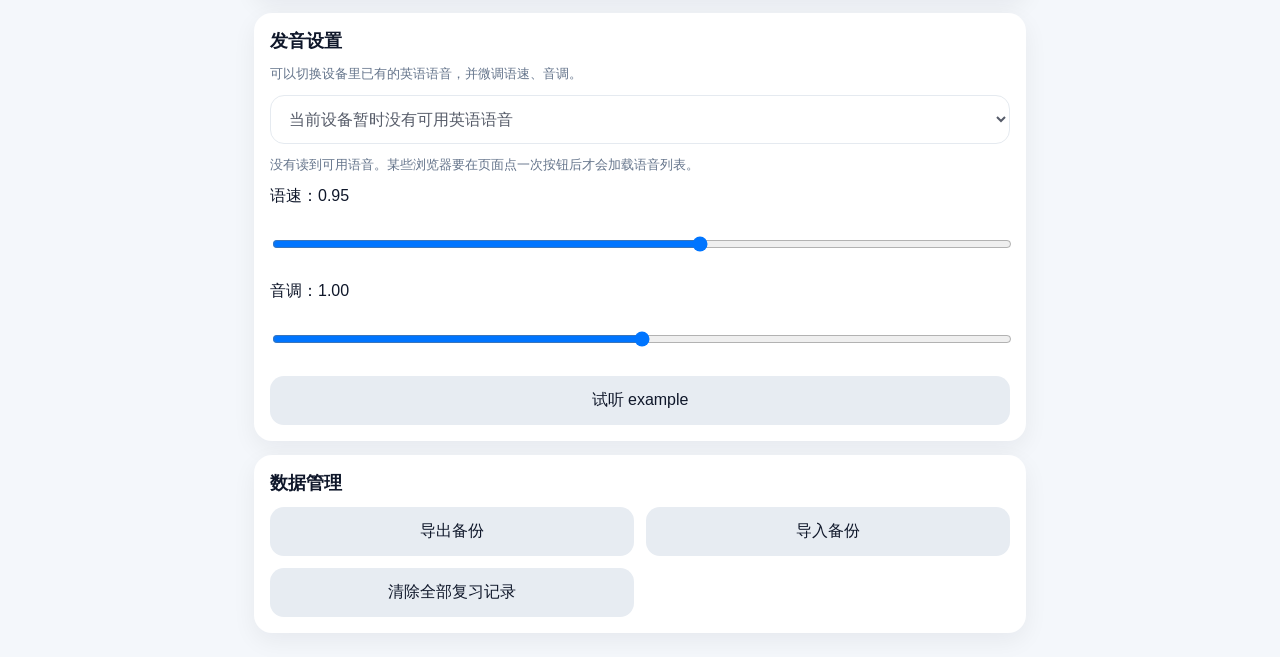
==== commit 36304378: "Add files via upload" ====
--- a/index.html
+++ b/index.html
@@ -1,253 +1,268 @@
-<!DOCTYPE html>
-<html lang="zh-CN">
-<head>
-  <meta charset="UTF-8" />
-  <meta
-    name="viewport"
-    content="width=device-width, initial-scale=1.0, viewport-fit=cover"
-  />
-  <meta name="theme-color" content="#0f172a" />
-  <title>艾宾浩斯记单词助手 - 手机版</title>
-  <link rel="stylesheet" href="./style.css" />
-</head>
-<body>
-  <div class="app-shell">
-    <!-- 首页 -->
-    <section id="page-home" class="page active">
-      <header class="phone-header">
-        <div>
-          <h1>记单词助手</h1>
-          <p>词书 → list → 单词</p>
-        </div>
-      </header>
-
-      <main class="phone-main">
-        <section class="card hero-card">
-          <div class="hero-title">今天开始复习</div>
-          <div class="hero-subtitle">先选词书，再选 list 进入复习</div>
-          <div class="hero-actions">
-            <button class="big-btn" onclick="goToPage('review')">开始复习</button>
-            <button class="big-btn secondary" onclick="goToPage('library')">全部单词</button>
-          </div>
-        </section>
-
-        <section class="stats-grid">
-          <div class="card stat-card">
-            <div class="stat-label">词书数</div>
-            <div class="stat-value" id="bookCount">0</div>
-          </div>
-          <div class="card stat-card">
-            <div class="stat-label">list 数</div>
-            <div class="stat-value" id="listCount">0</div>
-          </div>
-          <div class="card stat-card">
-            <div class="stat-label">总单词数</div>
-            <div class="stat-value" id="wordCount">0</div>
-          </div>
-          <div class="card stat-card">
-            <div class="stat-label">待复习 list</div>
-            <div class="stat-value" id="dueListCount">0</div>
-          </div>
-        </section>
-
-        <section class="card">
-          <div class="section-title">词书管理</div>
-          <div class="form-stack">
-            <input id="newBookNameInput" placeholder="新词书名字，比如 四级 / 雅思 / 错词本" />
-            <button class="blue" onclick="createBook()">新建词书</button>
-          </div>
-
-          <div class="space"></div>
-
-          <div class="section-title" style="font-size:16px; margin-bottom:10px;">当前词书</div>
-          <select id="currentBookSelect" onchange="changeCurrentBook(this.value)"></select>
-
-          <div class="space"></div>
-          <div id="currentBookSummary" class="pill-note"></div>
-        </section>
-
-        <section class="card">
-          <div class="section-title">添加单词</div>
-          <div class="muted small">
-            新增单词会自动进入“当前词书”下今天日期的 list。
-          </div>
-          <div class="space"></div>
-          <div class="form-stack">
-            <input id="wordInput" placeholder="单词，比如 abandon" />
-            <input id="meaningInput" placeholder="释义，比如 放弃" />
-            <textarea id="exampleInput" placeholder="例句（可选）"></textarea>
-            <textarea id="noteInput" placeholder="备注（可选）"></textarea>
-            <button onclick="addWord()">保存单词</button>
-          </div>
-        </section>
-
-        <section class="card">
-          <div class="section-title">批量导入</div>
-          <div class="muted small">每行格式：单词 | 释义 | 例句 | 备注</div>
-          <div class="space"></div>
-          <textarea
-            id="batchInput"
-            placeholder="abandon | 放弃 | He abandoned the plan. | 容易和 give up 联想
-precise | 精确的 | Please give a precise answer. | 注意拼写"
-          ></textarea>
-          <div class="space"></div>
-          <div class="stack-actions">
-            <button onclick="batchAddWords()">批量导入到当前词书的今日日程</button>
-            <button class="secondary" onclick="clearBatchInput()">清空内容</button>
-          </div>
-        </section>
-
-        <section class="card">
-          <div class="section-title">数据管理</div>
-          <div class="stack-actions">
-            <button class="secondary" onclick="exportData()">导出备份</button>
-            <button class="secondary" onclick="triggerImport()">导入备份</button>
-            <button class="secondary" onclick="clearAllReviewRecords()">清除全部复习记录</button>
-            <input id="importFile" type="file" accept="application/json" style="display:none" />
-          </div>
-        </section>
-      </main>
-    </section>
-
-    <!-- 词书页 -->
-    <section id="page-library" class="page">
-      <header class="phone-header">
-        <div>
-          <h1>词书</h1>
-          <p>词书 → list → 单词</p>
-        </div>
-        <div class="header-actions-inline">
-          <button class="secondary" onclick="goToPage('home')">首页</button>
-        </div>
-      </header>
-
-      <main class="phone-main">
-        <section class="card">
-          <div class="section-title-row">
-            <div class="section-title" style="margin-bottom:0;">浏览词书</div>
-            <button class="small-btn secondary" id="libraryBackBtn" onclick="libraryGoBack()">返回上一级</button>
-          </div>
-          <div class="breadcrumb" id="libraryBreadcrumb"></div>
-          <input id="searchInput" placeholder="搜索单词 / list / 词书" oninput="renderLibrary()" />
-        </section>
-
-        <section class="card">
-          <div id="libraryContent"></div>
-        </section>
-      </main>
-    </section>
-
-    <!-- 复习页 -->
-    <section id="page-review" class="page">
-      <div class="review-page">
-        <header class="review-topbar">
-          <button class="secondary" onclick="goToPage('home')">退出复习</button>
-          <div class="review-top-title" id="reviewTopTitle">先选择词书</div>
-        </header>
-
-        <main class="review-center">
-          <div id="reviewSelectBooks" class="card-dark card picker-grid"></div>
-          <div id="reviewSelectLists" class="card-dark card picker-grid hidden"></div>
-
-          <div id="reviewEmptyState" class="review-empty hidden">
-            <div class="review-empty-title">当前 list 复习完成</div>
-            <div class="review-empty-desc">返回上一级可以继续选择其他 list。</div>
-          </div>
-
-          <div id="reviewCard" class="card-dark review-card hidden">
-            <div class="review-level" id="reviewLevelText">Lv.1</div>
-            <div class="review-word" id="reviewWordText">word</div>
-
-            <div class="review-audio-row">
-              <button id="reviewSpeakBtn" class="secondary review-audio-btn" type="button">🔊 发音</button>
-            </div>
-
-            <div id="reviewHintBox" class="review-hint-box">
-              先在脑中回忆意思和用法，再点“显示答案”
-            </div>
-
-            <div id="reviewAnswerBox" class="review-answer-box hidden">
-              <div><strong>释义：</strong><span id="reviewMeaningText"></span></div>
-              <div id="reviewExampleWrap" style="margin-top:10px;">
-                <strong>例句：</strong><span id="reviewExampleText"></span>
-              </div>
-              <div id="reviewNoteWrap" style="margin-top:10px;">
-                <strong>备注：</strong><span id="reviewNoteText"></span>
-              </div>
-            </div>
-
-            <div class="review-actions">
-              <button id="showAnswerBtn" class="secondary review-main-btn" onclick="showCurrentAnswer()">显示答案</button>
-              <button id="rememberBtn" class="review-main-btn success" onclick="handleReviewAction(true)" disabled>√ 我记得</button>
-              <button id="forgetBtn" class="review-main-btn danger" onclick="handleReviewAction(false)" disabled>× 我忘记</button>
-            </div>
-          </div>
-        </main>
-
-        <footer class="review-bottom-bar">
-          <div class="review-bottom-top">
-            <span>当前 list 进度</span>
-            <span id="reviewProgressText">00/00</span>
-          </div>
-          <div class="review-progress-track">
-            <div id="reviewProgressFill" class="review-progress-fill"></div>
-          </div>
-          <div class="review-bottom-foot">
-            <span>剩余单词</span>
-            <span id="reviewRemainingText">00/00</span>
-          </div>
-        </footer>
-      </div>
-    </section>
-  </div>
-
-  <!-- 编辑弹窗 -->
-  <div id="editWordModal" class="modal-overlay hidden">
-    <div class="modal-box" onclick="event.stopPropagation()">
-      <div class="modal-title">编辑单词</div>
-      <div class="modal-grid">
-        <div>
-          <label for="editWordInput">单词</label>
-          <div class="input-with-action">
-            <input id="editWordInput" type="text" />
-            <button class="speak-btn-inline" type="button" onclick="speakEditWord()">🔊 发音</button>
-          </div>
-        </div>
-        <div>
-          <label for="editMeaningInput">释义</label>
-          <input id="editMeaningInput" type="text" />
-        </div>
-        <div>
-          <label for="editExampleInput">例句</label>
-          <textarea id="editExampleInput"></textarea>
-        </div>
-        <div>
-          <label for="editNoteInput">备注</label>
-          <textarea id="editNoteInput"></textarea>
-        </div>
-      </div>
-      <div class="modal-actions">
-        <button class="modal-cancel" onclick="closeEditModal()">取消</button>
-        <button class="modal-save" onclick="saveEditedWord()">保存修改</button>
-      </div>
-    </div>
-  </div>
-
-  <!-- 删除弹窗 -->
-  <div id="deleteConfirmModal" class="modal-overlay hidden">
-    <div class="modal-box" onclick="event.stopPropagation()">
-      <div class="modal-title">确认删除</div>
-      <div id="deleteConfirmText" style="color:#4b5563; line-height:1.8;">确定删除吗？</div>
-      <div class="modal-actions">
-        <button class="modal-cancel" onclick="closeDeleteModal()">取消</button>
-        <button class="modal-danger" onclick="confirmDeleteEntity()">确认删除</button>
-      </div>
-    </div>
-  </div>
-
-  <script src="./storage.js"></script>
-  <script src="./library.js"></script>
-  <script src="./review.js"></script>
-  <script src="./app.js"></script>
-</body>
+<!DOCTYPE html>
+<html lang="zh-CN">
+<head>
+  <meta charset="UTF-8" />
+  <meta
+    name="viewport"
+    content="width=device-width, initial-scale=1.0, viewport-fit=cover"
+  />
+  <meta name="theme-color" content="#0f172a" />
+  <title>艾宾浩斯记单词助手 - 手机版</title>
+  <link rel="stylesheet" href="./style.css" />
+</head>
+<body>
+  <div class="app-shell">
+    <!-- 首页 -->
+    <section id="page-home" class="page active">
+      <header class="phone-header">
+        <div>
+          <h1>记单词助手</h1>
+          <p>词书 → list → 单词</p>
+        </div>
+      </header>
+
+      <main class="phone-main">
+        <section class="card hero-card">
+          <div class="hero-title">今天开始复习</div>
+          <div class="hero-subtitle">先选词书，再选 list 进入复习</div>
+          <div class="hero-actions">
+            <button class="big-btn" onclick="goToPage('review')">开始复习</button>
+            <button class="big-btn secondary" onclick="goToPage('library')">全部单词</button>
+          </div>
+        </section>
+
+        <section class="stats-grid">
+          <div class="card stat-card">
+            <div class="stat-label">词书数</div>
+            <div class="stat-value" id="bookCount">0</div>
+          </div>
+          <div class="card stat-card">
+            <div class="stat-label">list 数</div>
+            <div class="stat-value" id="listCount">0</div>
+          </div>
+          <div class="card stat-card">
+            <div class="stat-label">总单词数</div>
+            <div class="stat-value" id="wordCount">0</div>
+          </div>
+          <div class="card stat-card">
+            <div class="stat-label">待复习 list</div>
+            <div class="stat-value" id="dueListCount">0</div>
+          </div>
+        </section>
+
+        <section class="card">
+          <div class="section-title">词书管理</div>
+          <div class="form-stack">
+            <input id="newBookNameInput" placeholder="新词书名字，比如 四级 / 雅思 / 错词本" />
+            <button class="blue" onclick="createBook()">新建词书</button>
+          </div>
+
+          <div class="space"></div>
+
+          <div class="section-title" style="font-size:16px; margin-bottom:10px;">当前词书</div>
+          <select id="currentBookSelect" onchange="changeCurrentBook(this.value)"></select>
+
+          <div class="space"></div>
+          <div id="currentBookSummary" class="pill-note"></div>
+        </section>
+
+        <section class="card">
+          <div class="section-title">添加单词</div>
+          <div class="muted small">
+            新增单词会自动进入“当前词书”下今天日期的 list。
+          </div>
+          <div class="space"></div>
+          <div class="form-stack">
+            <input id="wordInput" placeholder="单词，比如 abandon" />
+            <input id="meaningInput" placeholder="释义，比如 放弃" />
+            <textarea id="exampleInput" placeholder="例句（可选）"></textarea>
+            <textarea id="noteInput" placeholder="备注（可选）"></textarea>
+            <button onclick="addWord()">保存单词</button>
+          </div>
+        </section>
+
+        <section class="card">
+          <div class="section-title">批量导入</div>
+          <div class="muted small">每行格式：单词 | 释义 | 例句 | 备注</div>
+          <div class="space"></div>
+          <textarea
+            id="batchInput"
+            placeholder="abandon | 放弃 | He abandoned the plan. | 容易和 give up 联想
+precise | 精确的 | Please give a precise answer. | 注意拼写"
+          ></textarea>
+          <div class="space"></div>
+          <div class="stack-actions">
+            <button onclick="batchAddWords()">批量导入到当前词书的今日日程</button>
+            <button class="secondary" onclick="clearBatchInput()">清空内容</button>
+          </div>
+        </section>
+
+        <section class="card">
+          <div class="section-title">发音设置</div>
+          <div class="muted small">可以切换设备里已有的英语语音，并微调语速、音调。</div>
+          <div class="space"></div>
+          <div class="form-stack">
+            <select id="voiceSelect"></select>
+            <div class="muted small" id="voiceTip">正在读取可用语音…</div>
+            <label for="voiceRateRange">语速：<span id="voiceRateValue">0.95</span></label>
+            <input id="voiceRateRange" type="range" min="0.6" max="1.2" step="0.05" value="0.95" />
+            <label for="voicePitchRange">音调：<span id="voicePitchValue">1.00</span></label>
+            <input id="voicePitchRange" type="range" min="0.8" max="1.2" step="0.05" value="1" />
+            <button id="voicePreviewBtn" class="secondary" type="button">试听 example</button>
+          </div>
+        </section>
+
+        <section class="card">
+          <div class="section-title">数据管理</div>
+          <div class="stack-actions">
+            <button class="secondary" onclick="exportData()">导出备份</button>
+            <button class="secondary" onclick="triggerImport()">导入备份</button>
+            <button class="secondary" onclick="clearAllReviewRecords()">清除全部复习记录</button>
+            <input id="importFile" type="file" accept="application/json" style="display:none" />
+          </div>
+        </section>
+      </main>
+    </section>
+
+    <!-- 词书页 -->
+    <section id="page-library" class="page">
+      <header class="phone-header">
+        <div>
+          <h1>词书</h1>
+          <p>词书 → list → 单词</p>
+        </div>
+        <div class="header-actions-inline">
+          <button class="secondary" onclick="goToPage('home')">首页</button>
+        </div>
+      </header>
+
+      <main class="phone-main">
+        <section class="card">
+          <div class="section-title-row">
+            <div class="section-title" style="margin-bottom:0;">浏览词书</div>
+            <button class="small-btn secondary" id="libraryBackBtn" onclick="libraryGoBack()">返回上一级</button>
+          </div>
+          <div class="breadcrumb" id="libraryBreadcrumb"></div>
+          <input id="searchInput" placeholder="搜索单词 / list / 词书" oninput="renderLibrary()" />
+        </section>
+
+        <section class="card">
+          <div id="libraryContent"></div>
+        </section>
+      </main>
+    </section>
+
+    <!-- 复习页 -->
+    <section id="page-review" class="page">
+      <div class="review-page">
+        <header class="review-topbar">
+          <button class="secondary" onclick="goToPage('home')">退出复习</button>
+          <div class="review-top-title" id="reviewTopTitle">先选择词书</div>
+        </header>
+
+        <main class="review-center">
+          <div id="reviewSelectBooks" class="card-dark card picker-grid"></div>
+          <div id="reviewSelectLists" class="card-dark card picker-grid hidden"></div>
+
+          <div id="reviewEmptyState" class="review-empty hidden">
+            <div class="review-empty-title">当前 list 复习完成</div>
+            <div class="review-empty-desc">返回上一级可以继续选择其他 list。</div>
+          </div>
+
+          <div id="reviewCard" class="card-dark review-card hidden">
+            <div class="review-level" id="reviewLevelText">Lv.1</div>
+            <div class="review-word" id="reviewWordText">word</div>
+
+            <div class="review-audio-row">
+              <button id="reviewSpeakBtn" class="secondary review-audio-btn" type="button">🔊 发音</button>
+            </div>
+
+            <div id="reviewHintBox" class="review-hint-box">
+              先在脑中回忆意思和用法，再点“显示答案”
+            </div>
+
+            <div id="reviewAnswerBox" class="review-answer-box hidden">
+              <div><strong>释义：</strong><span id="reviewMeaningText"></span></div>
+              <div id="reviewExampleWrap" style="margin-top:10px;">
+                <strong>例句：</strong><span id="reviewExampleText"></span>
+              </div>
+              <div id="reviewNoteWrap" style="margin-top:10px;">
+                <strong>备注：</strong><span id="reviewNoteText"></span>
+              </div>
+            </div>
+
+            <div class="review-actions">
+              <button id="showAnswerBtn" class="secondary review-main-btn" onclick="showCurrentAnswer()">显示答案</button>
+              <button id="rememberBtn" class="review-main-btn success" onclick="handleReviewAction(true)" disabled>√ 我记得</button>
+              <button id="forgetBtn" class="review-main-btn danger" onclick="handleReviewAction(false)" disabled>× 我忘记</button>
+            </div>
+          </div>
+        </main>
+
+        <footer class="review-bottom-bar">
+          <div class="review-bottom-top">
+            <span>当前 list 进度</span>
+            <span id="reviewProgressText">00/00</span>
+          </div>
+          <div class="review-progress-track">
+            <div id="reviewProgressFill" class="review-progress-fill"></div>
+          </div>
+          <div class="review-bottom-foot">
+            <span>剩余单词</span>
+            <span id="reviewRemainingText">00/00</span>
+          </div>
+        </footer>
+      </div>
+    </section>
+  </div>
+
+  <!-- 编辑弹窗 -->
+  <div id="editWordModal" class="modal-overlay hidden">
+    <div class="modal-box" onclick="event.stopPropagation()">
+      <div class="modal-title">编辑单词</div>
+      <div class="modal-grid">
+        <div>
+          <label for="editWordInput">单词</label>
+          <div class="input-with-action">
+            <input id="editWordInput" type="text" />
+            <button class="speak-btn-inline" type="button" onclick="speakEditWord()">🔊 发音</button>
+          </div>
+        </div>
+        <div>
+          <label for="editMeaningInput">释义</label>
+          <input id="editMeaningInput" type="text" />
+        </div>
+        <div>
+          <label for="editExampleInput">例句</label>
+          <textarea id="editExampleInput"></textarea>
+        </div>
+        <div>
+          <label for="editNoteInput">备注</label>
+          <textarea id="editNoteInput"></textarea>
+        </div>
+      </div>
+      <div class="modal-actions">
+        <button class="modal-cancel" onclick="closeEditModal()">取消</button>
+        <button class="modal-save" onclick="saveEditedWord()">保存修改</button>
+      </div>
+    </div>
+  </div>
+
+  <!-- 删除弹窗 -->
+  <div id="deleteConfirmModal" class="modal-overlay hidden">
+    <div class="modal-box" onclick="event.stopPropagation()">
+      <div class="modal-title">确认删除</div>
+      <div id="deleteConfirmText" style="color:#4b5563; line-height:1.8;">确定删除吗？</div>
+      <div class="modal-actions">
+        <button class="modal-cancel" onclick="closeDeleteModal()">取消</button>
+        <button class="modal-danger" onclick="confirmDeleteEntity()">确认删除</button>
+      </div>
+    </div>
+  </div>
+
+  <script src="./storage.js"></script>
+  <script src="./library.js"></script>
+  <script src="./review.js"></script>
+  <script src="./app.js"></script>
+</body>
 </html>
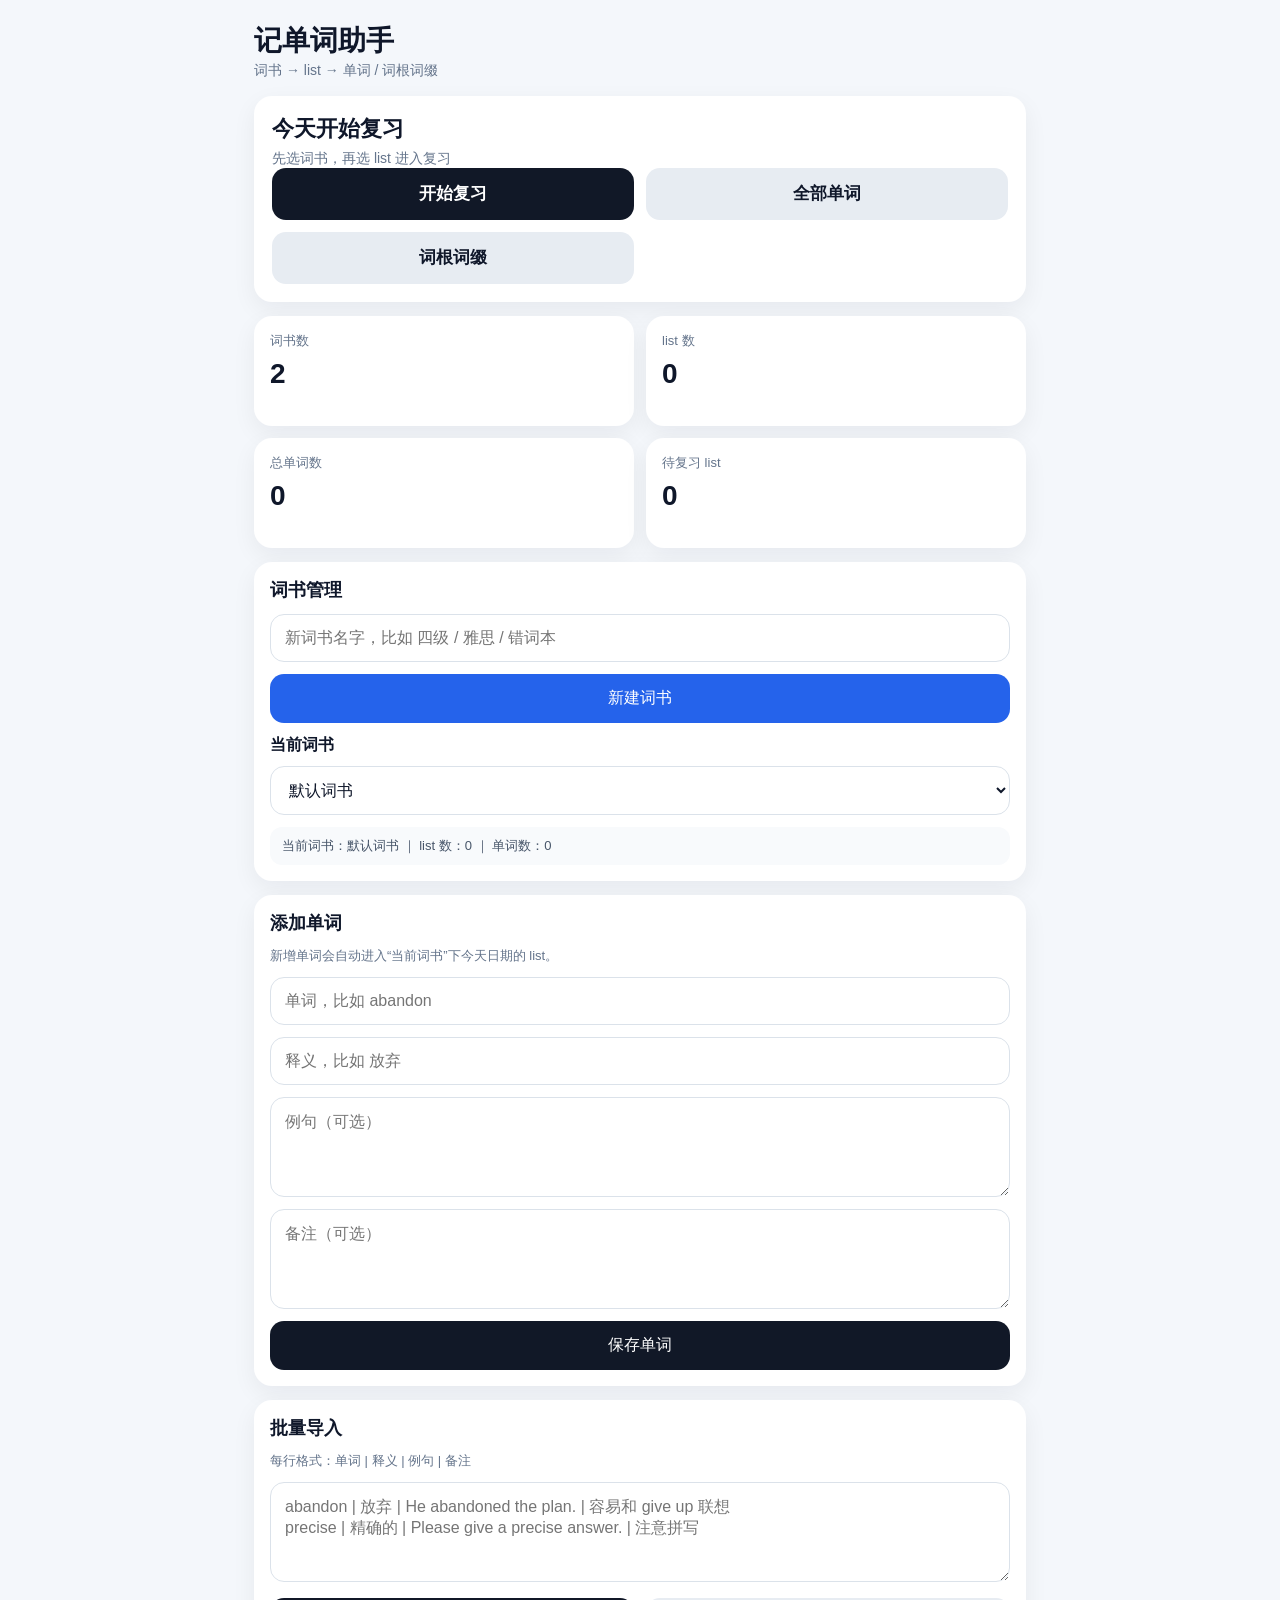
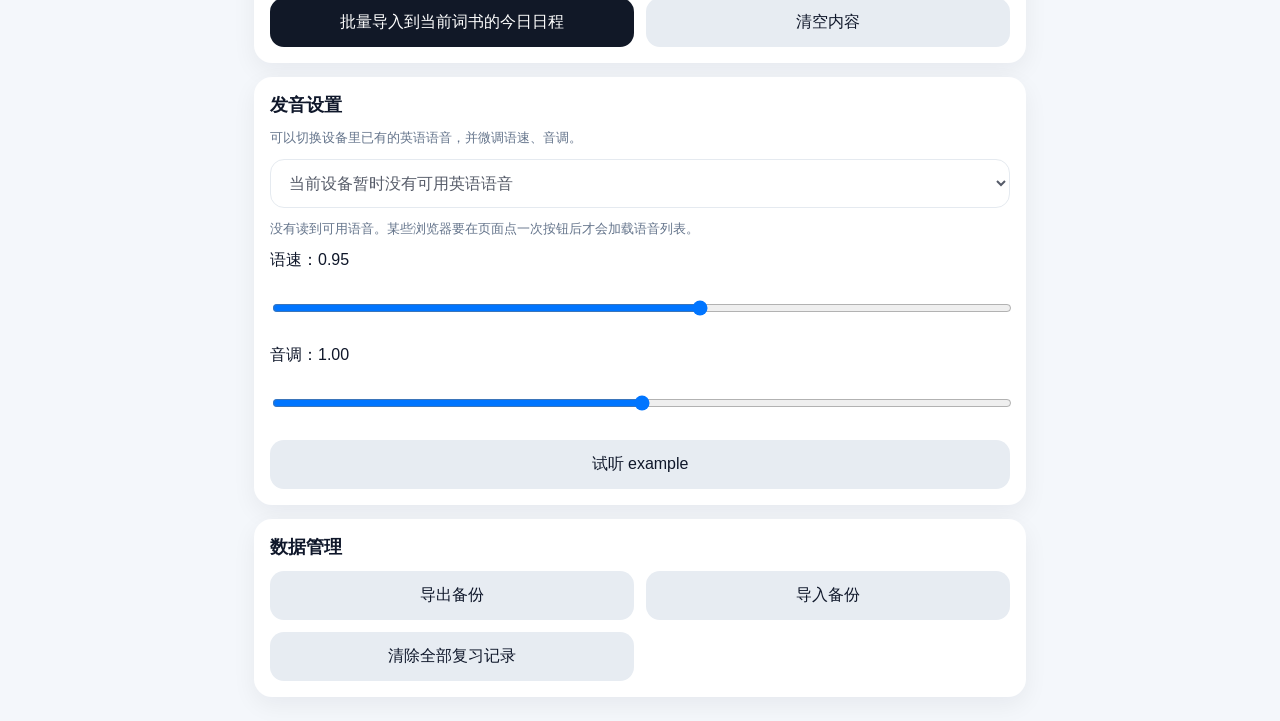
==== commit fc3f1214: "Add files via upload" ====
--- a/index.html
+++ b/index.html
@@ -17,7 +17,7 @@
       <header class="phone-header">
         <div>
           <h1>记单词助手</h1>
-          <p>词书 → list → 单词</p>
+          <p>词书 → list → 单词 / 词根词缀</p>
         </div>
       </header>
 
@@ -28,6 +28,7 @@
           <div class="hero-actions">
             <button class="big-btn" onclick="goToPage('review')">开始复习</button>
             <button class="big-btn secondary" onclick="goToPage('library')">全部单词</button>
+            <button class="big-btn secondary" onclick="goToPage('affixes')">词根词缀</button>
           </div>
         </section>
 
@@ -144,10 +145,68 @@
           </div>
           <div class="breadcrumb" id="libraryBreadcrumb"></div>
           <input id="searchInput" placeholder="搜索单词 / list / 词书" oninput="renderLibrary()" />
+          <div class="space"></div>
+          <div class="muted small">现在在“词书层级”也能直接搜到这个词书里的全部单词了。</div>
         </section>
 
         <section class="card">
           <div id="libraryContent"></div>
+        </section>
+      </main>
+    </section>
+
+    <!-- 词根词缀页 -->
+    <section id="page-affixes" class="page">
+      <header class="phone-header">
+        <div>
+          <h1>词根词缀</h1>
+          <p>支持搜索 / 添加 / 编辑 / 删除</p>
+        </div>
+        <div class="header-actions-inline">
+          <button class="secondary" onclick="goToPage('home')">首页</button>
+        </div>
+      </header>
+
+      <main class="phone-main">
+        <section class="card">
+          <div class="section-title">搜索词根词缀</div>
+          <input
+            id="affixSearchInput"
+            placeholder="搜索词根、词缀、含义或例词，比如 dict / 否定 / pre"
+            oninput="renderAffixes()"
+          />
+          <div class="space"></div>
+          <div class="muted small">
+            可以搜索：词根词缀本身、中文意思、记忆提示、例词
+          </div>
+        </section>
+
+        <section class="card">
+          <div class="section-title" id="affixFormTitle">添加词根词缀</div>
+          <div class="form-stack">
+            <select id="affixTypeInput">
+              <option value="prefix">前缀</option>
+              <option value="root">词根</option>
+              <option value="suffix">后缀</option>
+            </select>
+            <input id="affixTextInput" placeholder="词根/词缀，比如 pre- / dict / -tion" />
+            <input id="affixMeaningInput" placeholder="意思，比如 在前 / 说 / 行为、状态" />
+            <textarea id="affixNoteInput" placeholder="记忆提示，比如 pre- 表示提前、在前"></textarea>
+            <textarea id="affixExamplesInput" placeholder="例词，用 / 隔开，比如 predict / prepare / preview"></textarea>
+
+            <div class="stack-actions">
+              <button onclick="saveAffixItem()" id="affixSaveBtn">保存词根词缀</button>
+              <button class="secondary" type="button" onclick="resetAffixForm()">清空表单</button>
+            </div>
+          </div>
+        </section>
+
+        <section class="card">
+          <div class="section-title-row">
+            <div class="section-title" style="margin-bottom:0;">词根词缀列表</div>
+            <div class="muted small" id="affixCountText">0 条</div>
+          </div>
+          <div id="affixContent"></div>
         </section>
       </main>
     </section>
@@ -216,7 +275,7 @@
     </section>
   </div>
 
-  <!-- 编辑弹窗 -->
+  <!-- 编辑单词弹窗 -->
   <div id="editWordModal" class="modal-overlay hidden">
     <div class="modal-box" onclick="event.stopPropagation()">
       <div class="modal-title">编辑单词</div>
@@ -248,7 +307,7 @@
     </div>
   </div>
 
-  <!-- 删除弹窗 -->
+  <!-- 删除确认弹窗 -->
   <div id="deleteConfirmModal" class="modal-overlay hidden">
     <div class="modal-box" onclick="event.stopPropagation()">
       <div class="modal-title">确认删除</div>
